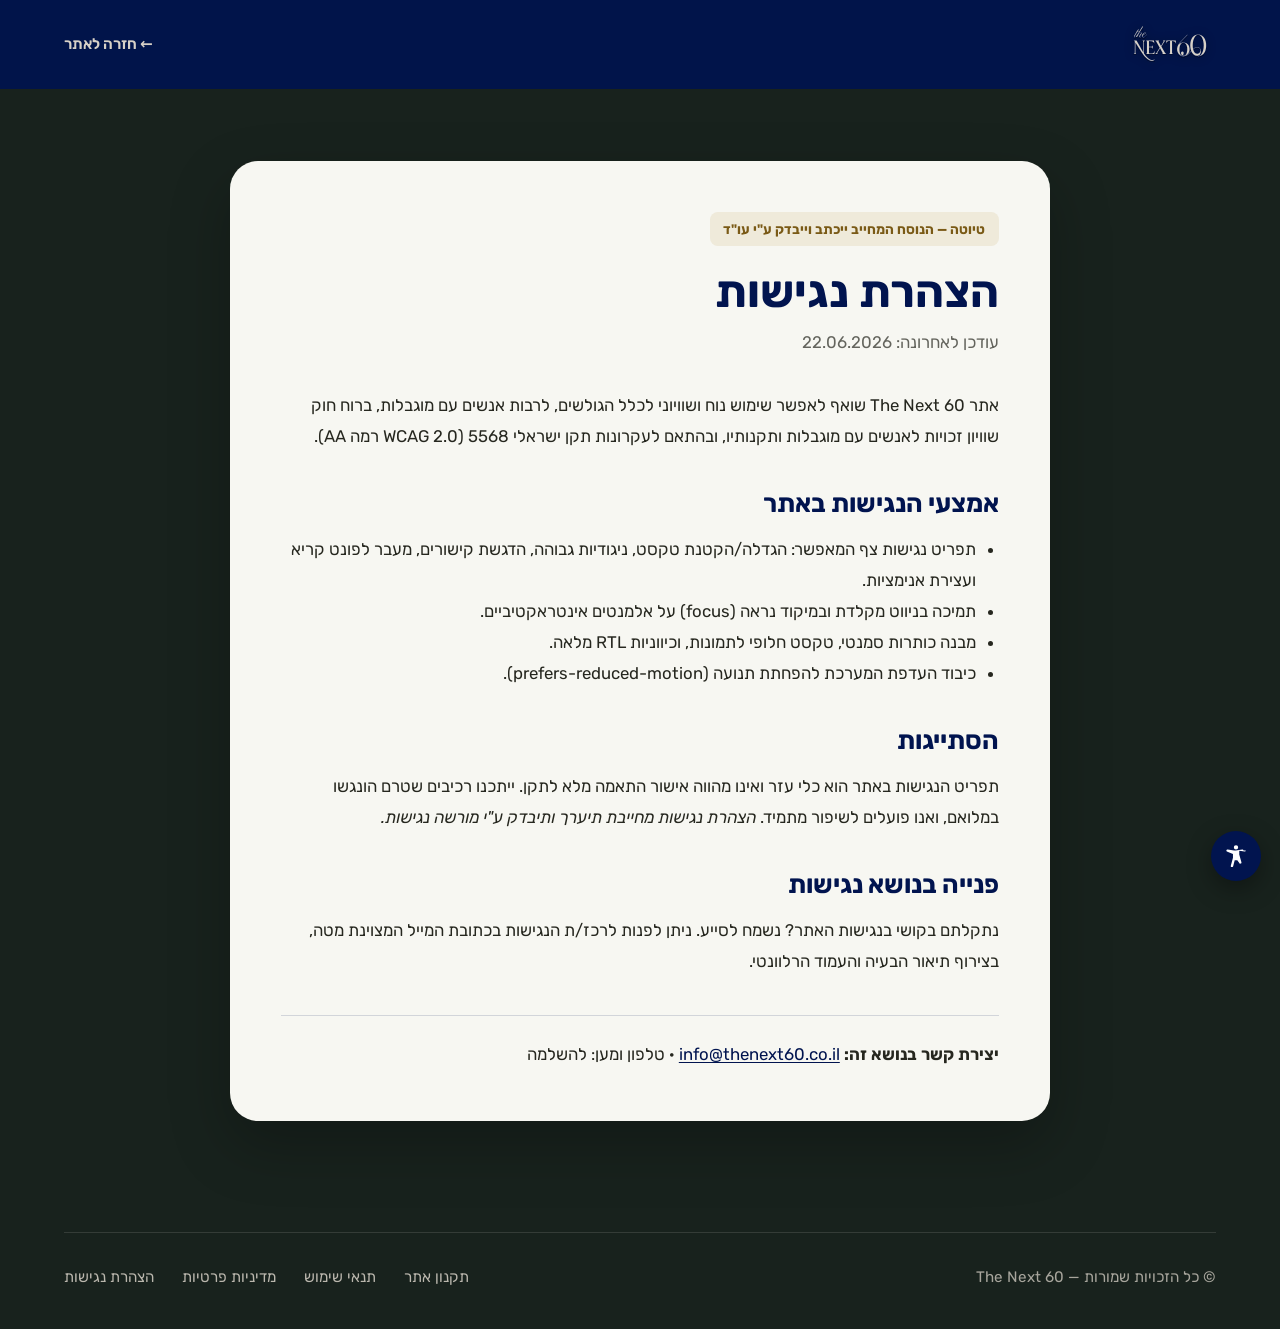
==== accessibility.html @ 7a4a8166 "feat: apply designer (Quatro) feedback — typography, scroll FX, brand stars, section fixes, legal pa" ====
<!DOCTYPE html>
<html lang="he" dir="rtl">
<head>
<meta charset="UTF-8">
<meta name="viewport" content="width=device-width, initial-scale=1.0">
<title>הצהרת נגישות — The Next 60</title>
<meta name="robots" content="noindex">
<link rel="icon" type="image/png" sizes="256x256" href="assets/brand/favicon.png">
<link rel="preconnect" href="https://fonts.googleapis.com">
<link rel="preconnect" href="https://fonts.gstatic.com" crossorigin>
<link href="https://fonts.googleapis.com/css2?family=Rubik:wght@300;400;500;600;700;800&family=Pinyon+Script&display=swap" rel="stylesheet">
<link rel="stylesheet" href="styles.css">
<link rel="stylesheet" href="legal.css">
</head>
<body>
<header class="legal-nav">
  <a href="index.html" class="nav-logo" aria-label="The Next 60 — דף הבית"><img src="assets/brand/wordmark.svg" alt="The Next 60" width="200" height="116"></a>
  <a href="index.html" class="legal-back">← חזרה לאתר</a>
</header>
<main class="legal">
  <article class="legal-wrap">
    <span class="legal-eyebrow">טיוטה — הנוסח המחייב ייכתב וייבדק ע"י עו"ד</span>
    <h1>הצהרת נגישות</h1>
    <p class="legal-updated">עודכן לאחרונה: 22.06.2026</p>

    <p>אתר The Next 60 שואף לאפשר שימוש נוח ושוויוני לכלל הגולשים, לרבות אנשים עם מוגבלות, ברוח חוק שוויון זכויות לאנשים עם מוגבלות ותקנותיו, ובהתאם לעקרונות תקן ישראלי 5568 (WCAG 2.0 רמה AA).</p>
    <h2>אמצעי הנגישות באתר</h2>
    <ul>
      <li>תפריט נגישות צף המאפשר: הגדלה/הקטנת טקסט, ניגודיות גבוהה, הדגשת קישורים, מעבר לפונט קריא ועצירת אנימציות.</li>
      <li>תמיכה בניווט מקלדת ובמיקוד נראה (focus) על אלמנטים אינטראקטיביים.</li>
      <li>מבנה כותרות סמנטי, טקסט חלופי לתמונות, וכיווניות RTL מלאה.</li>
      <li>כיבוד העדפת המערכת להפחתת תנועה (prefers-reduced-motion).</li>
    </ul>
    <h2>הסתייגות</h2>
    <p>תפריט הנגישות באתר הוא כלי עזר ואינו מהווה אישור התאמה מלא לתקן. ייתכנו רכיבים שטרם הונגשו במלואם, ואנו פועלים לשיפור מתמיד. <em>הצהרת נגישות מחייבת תיערך ותיבדק ע"י מורשה נגישות.</em></p>
    <h2>פנייה בנושא נגישות</h2>
    <p>נתקלתם בקושי בנגישות האתר? נשמח לסייע. ניתן לפנות לרכז/ת הנגישות בכתובת המייל המצוינת מטה, בצירוף תיאור הבעיה והעמוד הרלוונטי.</p>
    <div class="legal-contact">
      <p><strong>יצירת קשר בנושא זה:</strong> <a href="mailto:info@thenext60.co.il">info@thenext60.co.il</a> · טלפון ומען: להשלמה</p>
    </div>
  </article>
</main>
<footer class="footer">
  <div class="footer-row">
    <p class="footer-copy"><span aria-hidden="true">©</span> כל הזכויות שמורות — The Next 60</p>
    <nav class="footer-links" aria-label="קישורי תחתית">
      <a href="terms.html">תקנון אתר</a>
      <a href="tos.html">תנאי שימוש</a>
      <a href="privacy.html">מדיניות פרטיות</a>
      <a href="accessibility.html">הצהרת נגישות</a>
    </nav>
  </div>
</footer>
<script src="a11y.js"></script>
</body>
</html>
---- styles.css ----
/* ============================================================
   The Next 60 — Boutique Living · Figma-faithful build (v2)
   Single source of truth for design tokens + layout + motion.
   Palette + typography extracted from Figma "קבוצת בינה - Next 60"
   ============================================================ */

/* ---------- Tokens ---------- */
:root {
  --navy: #01144f;
  --navy-deep: #020e35;
  --green-dark: #18221d;
  --green-deep: #1b2626;
  --sage: #576865;
  --wolf: #d7d1c7;
  --mint: #dde8d7;
  --gold: #c8a96a;
  --gold-soft: #d8bd86;
  --white: #ffffff;
  --ink: #11150f;

  /* Brand font — swap this single value to "Almoni" (+ @font-face) once the
     licensed webfont arrives. Rubik is the closest free humanist-geometric stand-in. */
  --font-main: "Rubik", "Assistant", "Heebo", system-ui, sans-serif;

  --container: 1280px;
  --gutter: clamp(1.25rem, 5vw, 4rem);
  --section-py: clamp(4rem, 9vw, 9rem);

  /* fluid type scale (base 1440px design) */
  --fs-display: clamp(2.7rem, 6.2vw, 5.7rem);  /* 91px */
  --fs-h2: clamp(1.9rem, 4.1vw, 3.75rem);      /* 60px */
  --fs-h3: clamp(1.4rem, 2.4vw, 2rem);         /* 32px */
  --fs-nav: clamp(0.95rem, 1.1vw, 1.15rem);    /* 24px */
  --fs-body: clamp(1.02rem, 1.35vw, 1.32rem);  /* 22px */
  --fs-small: clamp(0.95rem, 1vw, 1.125rem);   /* 18px */
  --fs-script: clamp(2.6rem, 5vw, 3.75rem);    /* Pinyon 60px */
  --fs-numeral: clamp(5rem, 13vw, 11.25rem);   /* Pinyon 180px */

  --card-grad-1: #1b2626;   /* Figma card caption gradient */
  --card-grad-2: #1e4d39;

  --radius: 18px;
  --radius-lg: 28px;
  --radius-pill: 32px;
  --ease: cubic-bezier(0.22, 0.61, 0.36, 1);
  --t-fast: 0.3s var(--ease);
  --t-med: 0.55s var(--ease);
}

/* ---------- Reset ---------- */
*, *::before, *::after { box-sizing: border-box; }
html { scroll-behavior: smooth; -webkit-text-size-adjust: 100%; }
body {
  margin: 0;
  font-family: var(--font-main);
  font-size: var(--fs-body);
  line-height: 1.7;
  color: var(--wolf);
  background: var(--green-dark);
  overflow-x: hidden;
  -webkit-font-smoothing: antialiased;
  text-rendering: optimizeLegibility;
}
img { max-width: 100%; display: block; }
a { color: inherit; text-decoration: none; }
button { font-family: inherit; cursor: pointer; border: 0; background: none; color: inherit; }
ul { margin: 0; padding: 0; list-style: none; }
h1, h2, h3, h4, p { margin: 0; }

/* ---------- Skip link ---------- */
.skip-link { position: absolute; inset-block-start: -100px; inset-inline-start: 1rem; z-index: 200; background: var(--gold); color: var(--green-dark); padding: 0.6rem 1.2rem; border-radius: 0 0 10px 10px; font-weight: 600; transition: inset-block-start var(--t-fast); }
.skip-link:focus { inset-block-start: 0; }
:focus-visible { outline: 2px solid var(--gold); outline-offset: 3px; }

/* ---------- Helpers ---------- */
.container { width: 100%; max-width: var(--container); margin-inline: auto; padding-inline: var(--gutter); }
.section { padding-block: var(--section-py); position: relative; }
.bg-navy { background: linear-gradient(180deg, var(--navy) 0%, var(--navy-deep) 100%); }
/* Unified green run — Figma uses one continuous deep-green field (#18221d),
   NOT the lighter #1b2626 sub-tone. The "play of light/dark" is the vertical
   gradient on the manifesto (top #080f0d → #18221d), flowing seamlessly down. */
.bg-green { background: var(--green-dark); }
.bg-green-deep { background: var(--green-dark); }
.bg-cream { background: var(--wolf); color: var(--ink); }

.script { font-family: "Pinyon Script", cursive; font-weight: 400; line-height: 1; }
/* Figma: section labels are translucent-white pills with white text */
.eyebrow, .eyebrow-pill {
  display: inline-block;
  font-size: var(--fs-small);
  color: var(--white);
  background: rgba(255, 255, 255, 0.10);
  border-radius: 10px;
  padding: 0.5em 1.15em;
  margin-bottom: 1.4rem;
}
.eyebrow.dark, .eyebrow-pill.dark { color: var(--green-dark); background: rgba(24, 34, 29, 0.10); }
/* brand 4-point star (designer SVG, beige #d7d1c7) — rendered as an <img> */
.diamond { width: clamp(18px, 1.7vw, 28px); height: auto; vertical-align: middle; display: inline-block; }
.h2 { font-size: var(--fs-h2); font-weight: 600; line-height: 1.18; letter-spacing: -0.01em; }
.lead { font-size: var(--fs-body); color: var(--wolf); opacity: 0.86; }
.center { text-align: center; }

.btn {
  display: inline-flex; align-items: center; gap: 0.5em;
  font-size: var(--fs-small); font-weight: 600; white-space: nowrap;
  padding: 0.85em 2.4em; border-radius: 999px;
  transition: transform var(--t-fast), background var(--t-fast), color var(--t-fast), box-shadow var(--t-fast);
}
.btn-pill { background: var(--wolf); color: var(--green-dark); font-weight: 700; }
.btn-pill:hover { background: var(--white); color: var(--green-dark); transform: translateY(-2px); }
.btn-gold { background: var(--gold); color: var(--green-dark); }
.btn-gold:hover { background: var(--gold-soft); transform: translateY(-2px); box-shadow: 0 12px 30px rgba(200,169,106,0.3); }
.btn-dark { background: var(--green-deep); color: var(--mint); font-weight: 800; }
.btn-dark:hover { background: var(--green-dark); transform: translateY(-2px); }

/* ---------- Navbar ---------- */
.nav {
  position: fixed; inset-block-start: 0; inset-inline: 0; z-index: 100;
  display: flex; align-items: center; justify-content: space-between;
  padding: 1.4rem var(--gutter);
  transition: background var(--t-fast), padding var(--t-fast), box-shadow var(--t-fast);
}
/* designer note: frosted translucent-white bar on scroll (#fff @10% + blur ≥20) */
.nav.scrolled { background: rgba(255, 255, 255, 0.10); backdrop-filter: blur(22px) saturate(1.2); -webkit-backdrop-filter: blur(22px) saturate(1.2); padding-block: 0.9rem; box-shadow: 0 8px 30px rgba(0,0,0,0.18); border-bottom: 1px solid rgba(255,255,255,0.14); }
/* keep links legible over the bright frosted bar */
.nav.scrolled .nav-link, .nav.scrolled .lang-switch { text-shadow: 0 1px 6px rgba(1,20,79,0.45); }
/* Figma nav logo is rendered in cream (#d7d1c7), not gold */
.nav-logo img { height: clamp(42px, 5vw, 64px); width: auto; }
.nav-links { display: flex; align-items: center; gap: clamp(1rem, 2vw, 2.2rem); }
.nav-link { font-size: var(--fs-nav); color: var(--wolf); opacity: 0.92; position: relative; padding-block: 0.3em; transition: color var(--t-fast); }
.nav-link::after { content: ""; position: absolute; inset-block-end: 0; inset-inline-start: 0; width: 0; height: 1.5px; background: var(--gold); transition: width var(--t-fast); }
.nav-link:hover, .nav-link.active { color: var(--gold); }
.nav-link:hover::after, .nav-link.active::after { width: 100%; }
.nav-actions { display: flex; align-items: center; gap: 1rem; }
.lang-switch { font-size: var(--fs-small); color: var(--wolf); border: 1px solid rgba(215,209,199,0.4); border-radius: 999px; padding: 0.35em 0.95em; transition: background var(--t-fast), color var(--t-fast); }
.lang-switch:hover { background: var(--wolf); color: var(--green-dark); }
.nav-toggle { display: none; flex-direction: column; gap: 5px; padding: 8px; }
.nav-toggle span { width: 26px; height: 2px; background: var(--wolf); transition: transform var(--t-fast), opacity var(--t-fast); }
/* round seal — pinned to the far left of the bar (per designer note) */
.nav-seal { order: 9; display: inline-flex; }
.nav-seal img { height: clamp(38px, 4.6vw, 56px); width: auto; }

/* ---------- Hero ---------- */
.hero { position: relative; min-height: 100svh; display: flex; flex-direction: column; align-items: center; justify-content: center; text-align: center; overflow: hidden; padding: 8rem var(--gutter) 0; }
.hero-bg { position: absolute; inset: 0; z-index: 0; }
.hero-bg img { width: 100%; height: 100%; object-fit: cover; object-position: center 65%; transform: scale(1.08); animation: heroZoom 18s ease-out forwards; }
.hero::before { content: ""; position: absolute; inset: 0; z-index: 1; background:
  radial-gradient(120% 75% at 50% 40%, rgba(1,20,79,0.45) 0%, rgba(1,20,79,0) 58%),
  linear-gradient(180deg, rgba(1,20,79,0.75) 0%, rgba(1,20,79,0.32) 32%, rgba(2,14,53,0.32) 58%, rgba(24,34,29,0.92) 100%); }
.hero-inner { position: relative; z-index: 2; max-width: 60rem; }
.hero-title { font-size: var(--fs-display); font-weight: 500; line-height: 1.05; text-wrap: balance; color: var(--white); letter-spacing: -0.01em; text-shadow: 0 2px 30px rgba(1,20,79,0.7); }
.hero-sub { margin-top: 1.6rem; font-size: var(--fs-body); color: var(--wolf); opacity: 0.94; max-width: 46rem; margin-inline: auto; text-shadow: 0 1px 16px rgba(1,20,79,0.7); }
.hero-seal { position: absolute; z-index: 2; inset-block-end: 7%; inset-inline-start: 6%; width: clamp(70px, 9vw, 120px); opacity: 0.9; animation: spin 38s linear infinite; }
/* designer note: replace the word "גלול" with an English "Scroll" label and a
   line that continuously travels downward, pinned to the LEFT edge (both dirs) */
.scroll-cue { position: absolute; inset-block-end: 2rem; left: clamp(1.2rem, 4vw, 3.2rem); right: auto; z-index: 2; display: flex; flex-direction: column; align-items: center; gap: 0.7rem; color: var(--wolf); }
.scroll-cue-label { font-size: 0.72rem; letter-spacing: 0.28em; text-transform: uppercase; opacity: 0.7; }
.scroll-cue-line { position: relative; width: 1px; height: 56px; background: rgba(215, 209, 199, 0.22); overflow: hidden; }
.scroll-cue-line::after { content: ""; position: absolute; inset-block-start: 0; inset-inline-start: 0; width: 100%; height: 42%; background: linear-gradient(var(--wolf), transparent); animation: scrollTravel 1.8s ease-in-out infinite; }
@keyframes scrollTravel { 0% { transform: translateY(-110%); } 100% { transform: translateY(260%); } }

/* ---------- Manifesto ---------- */
/* Figma 60:914 — vertical gradient top→bottom (the "play of dark/light green") */
.manifesto { text-align: center; background: linear-gradient(180deg, #080f0d 0%, var(--green-dark) 100%); }
.manifesto .brand-wordmark { display: block; height: clamp(54px, 7vw, 92px); width: auto; margin: 0.2rem auto 2.2rem; }
.manifesto .script { font-size: var(--fs-h2); color: var(--white); margin-block: 0.4rem 2.2rem; }
.manifesto-title-row { display: flex; align-items: center; justify-content: center; gap: 1.3rem; }
.manifesto-head { font-size: var(--fs-h2); font-weight: 500; line-height: 1.22; color: var(--white); max-width: 30ch; margin-inline: auto; }
.manifesto-cols { display: grid; grid-template-columns: 1fr 1fr; gap: clamp(2rem, 5vw, 5rem); margin-top: 3rem; text-align: start; max-width: 60rem; margin-inline: auto; }
.manifesto-cols p { opacity: 0.82; }
.manifesto-tag { margin-top: 3rem; font-weight: 700; color: var(--mint); max-width: 50ch; margin-inline: auto; }

/* ---------- Gallery (horizontal marquee strip) + Stats ---------- */
.gallery { direction: ltr; overflow: hidden; width: 100%;
  -webkit-mask: linear-gradient(90deg, transparent, #000 3%, #000 97%, transparent);
          mask: linear-gradient(90deg, transparent, #000 3%, #000 97%, transparent); }
.gallery-track { display: flex; gap: 1.2rem; width: max-content; will-change: transform; animation: marquee 48s linear infinite; }
.gallery:hover .gallery-track { animation-play-state: paused; }
.gallery.swipe { overflow-x: auto; -webkit-overflow-scrolling: touch; }
.gallery.swipe .gallery-track { animation: none; }
.gallery-track figure { margin: 0; flex: 0 0 auto; width: min(62vw, 720px); aspect-ratio: 16/9;
  border-radius: 24px; overflow: hidden; }
.gallery-track img { width: 100%; height: 100%; object-fit: cover; }
/* direction:ltr keeps the Figma column order (100,000 left … 3 right) */
.stats { direction: ltr; display: grid; grid-template-columns: repeat(3, 1fr); gap: 1rem; margin-top: 2.8rem;
  background: rgba(255,255,255,0.06); border-radius: var(--radius-pill);
  padding: clamp(1.4rem, 2.6vw, 2.2rem) clamp(1.8rem, 4vw, 3.4rem); }
.stat { direction: rtl; text-align: center; }
.stat-num { font-size: var(--fs-display); font-weight: 500; color: var(--white); line-height: 1; }
.stat-label { font-size: clamp(1.05rem, 1.7vw, 1.5rem); color: var(--wolf); opacity: 0.9; margin-top: 0.4rem; }

/* ---------- Projects ---------- */
.projects-head { text-align: center; margin-bottom: 3rem; }
/* direction:ltr keeps Figma column order (לב הכרם left … THE EMBASSY right) */
.projects-grid { direction: ltr; display: grid; grid-template-columns: repeat(3, 1fr); gap: 1.6rem; }
/* Figma card template: top corners rounded, bottom corners straight */
/* designer note: top corners rounded 57px, bottom corners straight */
.proj-card { direction: rtl; border-radius: 57px 57px 0 0; overflow: hidden; display: flex; flex-direction: column; background: var(--card-grad-1); }
.proj-media { position: relative; aspect-ratio: 367/379; overflow: hidden; border-radius: 57px 57px 0 0; }
.proj-media img { width: 100%; height: 100%; object-fit: cover; transition: transform 1s var(--ease); }
.proj-card:hover .proj-media img { transform: scale(1.06); }
.proj-watermark { position: absolute; inset-block-end: 7%; inset-inline: 0; display: flex; justify-content: center; pointer-events: none; z-index: 2; }
.proj-watermark img { width: 46%; height: auto; opacity: 0.95; filter: drop-shadow(0 2px 10px rgba(0,0,0,0.45)); }
.proj-cap { flex: 1; background: linear-gradient(135deg, var(--card-grad-1), var(--card-grad-2)); padding: 1.25rem 1.4rem 1.5rem; text-align: start; }
.proj-loc { display: flex; align-items: center; gap: 0.4em; font-size: var(--fs-small); font-weight: 300; color: var(--mint); opacity: 0.92; margin-bottom: 0.5rem; }
/* location pin (designer SVG) — masked so it inherits the caption colour */
.loc-icon { flex: 0 0 auto; width: 1.05em; height: 1.05em; background-color: currentColor;
  -webkit-mask: url("data:image/svg+xml,%3Csvg%20width%3D%2224%22%20height%3D%2224%22%20viewBox%3D%220%200%2024%2024%22%20fill%3D%22none%22%20xmlns%3D%22http%3A%2F%2Fwww.w3.org%2F2000%2Fsvg%22%3E%3Cpath%20d%3D%22M12%202C8.13%202%205%205.13%205%209c0%204.78%206.3%2012.42%206.57%2012.74a.56.56%200%200%200%20.86%200C12.7%2021.42%2019%2013.78%2019%209c0-3.87-3.13-7-7-7Zm0%209.5A2.5%202.5%200%201%201%2012%206.5a2.5%202.5%200%200%201%200%205Z%22%20fill%3D%22currentColor%22%2F%3E%3C%2Fsvg%3E") center/contain no-repeat;
  mask: url("data:image/svg+xml,%3Csvg%20width%3D%2224%22%20height%3D%2224%22%20viewBox%3D%220%200%2024%2024%22%20fill%3D%22none%22%20xmlns%3D%22http%3A%2F%2Fwww.w3.org%2F2000%2Fsvg%22%3E%3Cpath%20d%3D%22M12%202C8.13%202%205%205.13%205%209c0%204.78%206.3%2012.42%206.57%2012.74a.56.56%200%200%200%20.86%200C12.7%2021.42%2019%2013.78%2019%209c0-3.87-3.13-7-7-7Zm0%209.5A2.5%202.5%200%201%201%2012%206.5a2.5%202.5%200%200%201%200%205Z%22%20fill%3D%22currentColor%22%2F%3E%3C%2Fsvg%3E") center/contain no-repeat; }
.proj-title { font-size: 1.35rem; font-weight: 800; color: var(--mint); }
.proj-desc { font-size: var(--fs-small); color: var(--mint); opacity: 0.88; margin-top: 0.45rem; line-height: 1.55; }

/* ---------- Lifestyle / Facilities ---------- */
/* direction:ltr → paragraph on the left, cursive title on the right (Figma) */
.lifestyle-head { direction: ltr; display: flex; align-items: center; justify-content: space-between; gap: 2rem; margin-bottom: 3rem; flex-wrap: wrap; }
.lifestyle-head > div { direction: rtl; }
.lifestyle-head .lead { max-width: 38rem; }
.lifestyle-head .manifesto-title-row { direction: ltr; }
.lifestyle-head .script { color: var(--white); font-size: var(--fs-h2); }
/* direction:ltr keeps Figma cell order (Wellness top-left … Absolute Peace bottom-right) */
.facility-grid { direction: ltr; display: grid; grid-template-columns: 1fr 1fr; gap: 1.2rem; }
.facility { position: relative; border-radius: var(--radius); overflow: hidden; aspect-ratio: 578/282; display: flex; align-items: center; justify-content: center; }
.facility img { position: absolute; inset: 0; width: 100%; height: 100%; object-fit: cover; transition: transform 1.1s var(--ease); }
.facility:hover img { transform: scale(1.06); }
.facility::after { content: ""; position: absolute; inset: 0; background: linear-gradient(180deg, rgba(0,0,0,0.10), rgba(0,0,0,0.48)); transition: background var(--t-med); }
.facility-cap { position: relative; z-index: 2; text-align: center; padding: 1rem 1.4rem; }
.facility-cap b { display: block; font-size: clamp(1.05rem, 1.5vw, 1.4rem); color: var(--mint); font-weight: 800; text-shadow: 0 1px 12px rgba(0,0,0,0.5); }
.facility-cap span { display: block; font-size: var(--fs-small); color: var(--mint); font-weight: 700; opacity: 0.95; margin-top: 0.35rem; }
/* designer note: short title ALWAYS visible; on hover the image darkens and the
   explanation appears. Touch devices (no hover) show everything. */
@media (hover: hover) {
  .facility-cap span { opacity: 0; max-height: 0; overflow: hidden; transform: translateY(8px);
    transition: opacity var(--t-med), transform var(--t-med), max-height var(--t-med), margin-top var(--t-med); margin-top: 0; }
  .facility:hover::after { background: linear-gradient(180deg, rgba(0,0,0,0.32), rgba(0,0,0,0.70)); }
  .facility:hover .facility-cap span { opacity: 1; max-height: 7em; transform: none; margin-top: 0.35rem; }
}

/* ---------- Cityscape banner ---------- */
.banner { position: relative; min-height: 80vh; display: flex; flex-direction: column; align-items: center; justify-content: center; text-align: center; overflow: hidden; padding: var(--section-py) var(--gutter); }
.banner-bg { position: absolute; inset: 0; z-index: 0; }
.banner-bg img { width: 100%; height: 100%; object-fit: cover; }
.banner::before { content: ""; position: absolute; inset: 0; z-index: 1; background: linear-gradient(180deg, rgba(24,34,29,0.55), rgba(24,34,29,0.35) 45%, rgba(24,34,29,0.8)); }
.banner-inner { position: relative; z-index: 2; max-width: 54rem; }
/* gold wordmark — contained, never stretched (designer note) */
.banner-logo { width: clamp(240px, 38vw, 520px); height: auto; object-fit: contain; margin: 0 auto 1.6rem; }
.banner-head { font-size: var(--fs-display); font-weight: 600; color: var(--white); line-height: 1.05; text-wrap: balance; }

/* ---------- Economic model (full-bleed image + card on right) ---------- */
.economic { position: relative; overflow: hidden; min-height: 70vh; display: flex; align-items: center; }
.economic-bg { position: absolute; inset: 0; z-index: 0; }
/* designer note: building shifted aside so the text falls on the sunset sky —
   NO white card. A directional overlay keeps the white text legible. */
.economic-bg img { width: 100%; height: 100%; object-fit: cover; object-position: 28% center; }
.economic::before { content: ""; position: absolute; inset: 0; z-index: 1; pointer-events: none;
  background: linear-gradient(to left, rgba(8,15,13,0.78) 0%, rgba(8,15,13,0.42) 42%, rgba(8,15,13,0) 72%); }
[dir="ltr"] .economic::before { background: linear-gradient(to right, rgba(8,15,13,0.78) 0%, rgba(8,15,13,0.42) 42%, rgba(8,15,13,0) 72%); }
.economic-card { position: relative; z-index: 2; max-width: 620px; margin-inline-end: auto; text-align: right;
  padding: clamp(1rem, 2vw, 1.6rem) 0; }
.economic-card .eyebrow-pill.dark { color: var(--white); background: rgba(255,255,255,0.14); }
.economic-title { font-size: var(--fs-h2); font-weight: 600; color: var(--white); line-height: 1.12; text-wrap: balance; margin-block: 0.4rem 1.1rem; text-shadow: 0 2px 24px rgba(0,0,0,0.5); }
.economic-card p { font-size: var(--fs-body); color: var(--white); opacity: 0.94; text-shadow: 0 1px 16px rgba(0,0,0,0.55); }

/* ---------- Pillars (Figma: 2-col masonry + center divider + bg numerals) ---------- */
.pillars-section { overflow: hidden; }
.pillars-head { text-align: center; margin-bottom: 3.5rem; display: flex; align-items: center; justify-content: center; gap: 1.3rem; }
.pillars-head .h2 { color: var(--white); }
.pillars-grid { position: relative; display: grid; grid-template-columns: 1fr 1fr; gap: clamp(2rem, 5vw, 5rem); }
/* central vertical divider line (Figma Line 7) */
.pillars-grid::before { content: ""; position: absolute; inset-block: 1%; inset-inline-start: 50%; transform: translateX(-50%); width: 1px;
  background: linear-gradient(180deg, transparent, rgba(215,209,199,0.35) 10%, rgba(215,209,199,0.35) 90%, transparent); }
.pillars-col { display: flex; flex-direction: column; gap: clamp(1.6rem, 3.2vw, 2.8rem); justify-content: center; }
.pillars-col:first-child { padding-block-start: clamp(1.4rem, 3vw, 3rem); } /* right-column offset */
/* designer note: numeral sits BESIDE the title (gold accent), not behind it */
.pillar-block { position: relative; padding-block: 0.4rem; display: flex; gap: clamp(0.8rem, 2vw, 1.6rem); align-items: flex-start; }
.pillar-num { flex: 0 0 auto; font-family: "Pinyon Script", cursive; font-size: clamp(3rem, 5.2vw, 4.8rem); line-height: 0.85; color: var(--gold); opacity: 0.92; pointer-events: none; }
.pillar-text { position: relative; z-index: 1; padding-inline-start: 0; }
.pillar-title { font-size: var(--fs-h2); font-weight: 600; color: var(--white); line-height: 1.15; }
.pillar-title small { display: block; font-size: 0.42em; font-weight: 800; opacity: 0.92; margin-top: 0.3em; }
.pillar-desc { margin-top: 1rem; opacity: 0.82; font-size: var(--fs-small); line-height: 1.62; }
.pillar-img { margin: 0; border-radius: var(--radius); overflow: hidden; aspect-ratio: 641/282; }
.pillar-img img { width: 100%; height: 100%; object-fit: cover; }
.pillars-seal { display: block; width: clamp(90px, 11vw, 150px); margin: 3.5rem auto 0; animation: spin 40s linear infinite; }

/* connector line bridging pillars (rotating seal) → about, drawn on scroll.
   height:0 so it adds no vertical gap — the SVG overlays the section boundary. */
.pillar-connector { position: relative; z-index: 5; height: 0; pointer-events: none; }
.pillar-connector svg { position: absolute; left: 50%; transform: translateX(-50%); top: clamp(-150px, -14vw, -90px); width: clamp(200px, 30vw, 300px); height: clamp(230px, 33vw, 400px); overflow: visible; }
#connectorPath { transition: none; }

/* ---------- About company ---------- */
.about { position: relative; overflow: hidden; }
.about-bg { position: absolute; inset: 0; z-index: 0; opacity: 0.55; }
.about-bg img { width: 100%; height: 100%; object-fit: cover; }
/* lighter overlay so the background image is actually visible (designer note) */
.about::before { content: ""; position: absolute; inset: 0; z-index: 1; background: linear-gradient(180deg, rgba(8,15,13,0.78), rgba(24,34,29,0.86)); }
/* direction:ltr → badge on the left, body on the right (Figma) */
.about-grid { direction: ltr; position: relative; z-index: 2; display: grid; grid-template-columns: 0.82fr 1.3fr; gap: clamp(2rem, 5vw, 4rem); align-items: center; }
/* designer note: #fff @10% bg, 0.5px white stroke, blur 4 */
.about-badge { background: rgba(255,255,255,0.10); border: 0.5px solid rgba(255,255,255,0.9); backdrop-filter: blur(4px); -webkit-backdrop-filter: blur(4px); border-radius: var(--radius-pill); aspect-ratio: 443/553; display: flex; align-items: center; justify-content: center; padding: 2rem; }
.about-badge img { width: 86%; height: auto; }
.about-body { direction: rtl; }
.about-body .h2 { color: var(--white); margin-block: 0.5rem 1.3rem; }

/* ---------- Contact form ---------- */
.contact { position: relative; overflow: hidden; }
.contact-flourish { position: absolute; z-index: 0; inset: 0; pointer-events: none; opacity: 0.5; font-family: "Pinyon Script", cursive; font-size: 40vw; color: rgba(87,104,101,0.07); line-height: 1; display: flex; align-items: center; justify-content: center; }
.contact-grid { position: relative; z-index: 1; display: grid; grid-template-columns: 1fr 0.62fr; gap: clamp(2rem, 5vw, 4rem); align-items: stretch; }
.contact-form { order: 2; }
.contact-head { text-align: start; margin-bottom: 1.8rem; display: flex; align-items: center; gap: 0.9rem; }
.contact-head .h2 { color: var(--green-dark); font-weight: 700; }
.contact-wa { display: inline-flex; align-items: center; justify-content: center; width: 34px; height: 34px; border-radius: 50%; color: var(--navy); border: 1.5px solid rgba(1,20,79,0.5); transition: background var(--t-fast), color var(--t-fast); }
.contact-wa:hover { background: var(--navy); color: var(--wolf); }
.contact-wa svg { width: 18px; height: 18px; }
/* right-side portrait visual */
.contact-visual { order: 1; position: relative; border-radius: var(--radius); overflow: hidden; min-height: 440px; }
.contact-visual img { position: absolute; inset: 0; width: 100%; height: 100%; object-fit: cover; }
.contact-visual::after { content: ""; position: absolute; inset: 0; background: linear-gradient(180deg, rgba(24,34,29,0.15), rgba(24,34,29,0.5)); }
.contact-visual .cv-logo { position: absolute; z-index: 2; inset-block-end: 1.6rem; inset-inline: 0; margin-inline: auto; width: 46%; height: auto; filter: drop-shadow(0 2px 10px rgba(0,0,0,0.4)); }
.form-row { display: grid; grid-template-columns: 1fr 1fr; gap: 1.4rem; }
.field { position: relative; margin-bottom: 1.6rem; }
.field label { display: block; font-size: var(--fs-small); color: var(--navy); margin-bottom: 0.4rem; }
.field input, .field select, .field textarea {
  width: 100%; background: transparent; border: 0; border-bottom: 1.5px solid var(--navy);
  padding: 0.6rem 0.2rem; font-family: inherit; font-size: var(--fs-small); color: var(--ink);
  text-align: start; transition: border-color var(--t-fast);
}
.field input::placeholder, .field textarea::placeholder { text-align: start; opacity: 0.6; }
.field textarea { resize: vertical; min-height: 90px; }
.field input:focus, .field select:focus, .field textarea:focus { outline: none; border-color: var(--gold); }
/* designer note: breathing room between the consent line and the submit button */
.field-check { display: flex; align-items: center; gap: 0.7rem; font-size: var(--fs-small); color: var(--ink); margin-block: 0.4rem 1.7rem; }
.field-check a { color: var(--navy); font-weight: 600; text-decoration: underline; text-underline-offset: 2px; }
.field-check a:hover { color: var(--gold); }
.field-check input { width: 18px; height: 18px; accent-color: var(--navy); }
.form-status { margin-top: 1rem; font-size: var(--fs-small); color: var(--navy); font-weight: 600; min-height: 1.2em; }

/* ---------- Footer ---------- */
.footer { background: var(--green-dark); padding: 2.4rem var(--gutter); }
.footer-row { max-width: var(--container); margin-inline: auto; display: flex; align-items: center; justify-content: space-between; gap: 1.5rem; flex-wrap: wrap; border-top: 1px solid rgba(215,209,199,0.15); padding-top: 2rem; }
.footer-links { display: flex; gap: clamp(1rem, 2.2vw, 2.2rem); flex-wrap: wrap; }
.footer-links a { font-size: var(--fs-small); opacity: 0.85; transition: color var(--t-fast); }
.footer-links a:hover { color: var(--gold); }
.footer-copy { font-size: var(--fs-small); opacity: 0.75; }
.footer-credit { display: flex; align-items: center; justify-content: center; gap: 0.55rem; flex-wrap: wrap; font-size: 0.85rem; opacity: 0.75; margin-top: 1.6rem; }
.footer-credit-link { display: inline-flex; align-items: center; transition: opacity var(--t-fast); }
.footer-credit-link img { height: 19px; width: auto; }
.footer-credit-link:hover { opacity: 0.7; }

/* ---------- Scroll reveal ---------- */
.reveal { opacity: 0; transform: translateY(34px); transition: opacity 0.9s var(--ease), transform 0.9s var(--ease); }
.reveal.in { opacity: 1; transform: none; }
/* "opens like an expanding screen" (Figma note, economic model) */
.reveal-expand { opacity: 0; transform: scaleX(0.55) scaleY(0.84); transform-origin: 50% 50%; transition: opacity 0.6s var(--ease), transform 0.85s var(--ease); }
.reveal-expand.in { opacity: 1; transform: none; }
/* scroll-linked text reveal (designer: text "writes in" with the scroll).
   JS maps the element's viewport position (0.75→0.5 vh) to opacity 0.1→1.
   Default opacity:1 keeps text visible with no-JS / reduced-motion. */
.scroll-fade { will-change: opacity, transform; }
.scroll-fade.is-scroll { opacity: 0.1; transform: translateY(16px); }

/* typewriter caret */
.typing::after { content: "|"; display: inline-block; margin-inline-start: 2px; color: var(--gold); animation: caretBlink 0.8s steps(1) infinite; }
@keyframes caretBlink { 50% { opacity: 0; } }

/* ---------- Keyframes ---------- */
@keyframes heroZoom { to { transform: scale(1); } }
@keyframes spin { to { transform: rotate(360deg); } }
@keyframes scrollPulse { 0%,100% { opacity: 0.2; } 50% { opacity: 0.8; } }
@keyframes floatY { 0%,100% { transform: translateY(0); } 50% { transform: translateY(-8px); } }
@keyframes marquee { from { transform: translateX(0); } to { transform: translateX(-50%); } }
.diamond.float { animation: floatY 4s ease-in-out infinite; }

/* ---------- LTR overrides (EN) ---------- */
[dir="ltr"] .hero, [dir="ltr"] .manifesto, [dir="ltr"] .banner, [dir="ltr"] .contact-head { text-align: center; }
[dir="ltr"] .manifesto-cols, [dir="ltr"] .pillar-body, [dir="ltr"] .split-body, [dir="ltr"] .about-body { text-align: left; }

/* ---------- Responsive ---------- */
@media (max-width: 980px) {
  .manifesto-cols, .projects-grid, .facility-grid, .about-grid, .contact-grid, .form-row { grid-template-columns: 1fr; }
  /* pillars collapse to a single ordered flow (01 → 02 → 03 with images) */
  .pillars-grid { display: flex; flex-direction: column; gap: 1.8rem; }
  .pillars-grid::before { display: none; }
  .pillars-col { display: contents; }
  .pillars-col:first-child { padding-block-start: 0; }
  .pillar-text { padding-inline-start: 0; }
  .about-badge, .about-body, .contact-form, .contact-visual { order: 0; }
  .gallery-track figure { width: min(78vw, 520px); }
  .economic { min-height: 0; }
  .economic-card { max-width: none; margin-inline-end: 0; }
  .contact-visual { min-height: 280px; }
}
/* tablet + mobile share the hamburger nav (avoids cramming links 768–980) */
@media (max-width: 980px) {
  /* RTL drawer anchored to the RIGHT (inset-inline-start:0 == right:0 in RTL);
     translateX(105%) then fully clears it off-screen when closed. */
  .nav-links { position: fixed; inset-block-start: 0; inset-inline-start: 0; inset-inline-end: auto; height: 100svh; width: min(78vw, 320px); flex-direction: column; align-items: flex-start; justify-content: center; gap: 1.6rem; padding: 2rem; background: var(--navy-deep); transform: translateX(105%); transition: transform var(--t-med); z-index: 100; }
  [dir="ltr"] .nav-links { inset-inline-end: auto; inset-inline-start: 0; transform: translateX(-105%); }
  .nav-links.open { transform: translateX(0); }
  .nav-toggle { display: flex; z-index: 101; }
  .stats { grid-template-columns: 1fr; }
  .stat + .stat { border-inline-start: 0; border-top: 1px solid rgba(215,209,199,0.18); padding-top: 1rem; }
  .gallery { grid-template-columns: 1fr; }
  .footer-row { flex-direction: column; text-align: center; }
}

/* phone: declutter the bar — drop the big CTA pill (redundant with menu +
   contact section) so the wordmark/hamburger never collide or wrap */
@media (max-width: 760px) {
  .nav { padding-inline: 1.1rem; }
  .nav-actions { gap: 0.6rem; }
  .nav .btn-pill { display: none; }
  .nav-logo img { height: clamp(34px, 9vw, 46px); }
  .nav-seal img { height: 34px; width: auto; }
  /* designer note (mobile): raise the main title toward the top + keep the
     rotating seal from crowding it / distorting */
  .hero { justify-content: flex-start; padding-block-start: clamp(6.5rem, 20vh, 10rem); }
  .hero-seal { width: clamp(56px, 16vw, 84px); inset-block-end: 4%; }
}
/* keep every seal perfectly round-ish — never stretched */
.nav-seal img, .hero-seal, .pillars-seal { object-fit: contain; height: auto; }
.nav-seal img { height: clamp(38px, 4.6vw, 56px); }
@media (max-width: 760px) { .nav-seal img { height: 34px; } }

/* touch devices have no hover → facility captions must stay visible */
@media (hover: none) {
  .facility::after { background: rgba(0,0,0,0.42); }
  .facility-cap { opacity: 1; transform: none; }
}

/* ---------- Reduced motion ---------- */
@media (prefers-reduced-motion: reduce) {
  html { scroll-behavior: auto; }
  *, *::before, *::after { animation-duration: 0.001ms !important; animation-iteration-count: 1 !important; transition-duration: 0.001ms !important; }
  .reveal, .reveal-expand { opacity: 1; transform: none; }
  .gallery-track { animation: none; }
  .hero-bg img { transform: none; }
}

/* ============================================================
   Accessibility widget (a11y.js) + user-pref classes on <html>
   ============================================================ */
.a11y-fab { position: fixed; inset-block-end: 1.2rem; right: 1.2rem; left: auto; z-index: 300;
  width: 50px; height: 50px; border-radius: 50%; background: var(--navy); color: var(--white);
  display: inline-flex; align-items: center; justify-content: center; box-shadow: 0 8px 24px rgba(0,0,0,0.35);
  transition: transform var(--t-fast), background var(--t-fast); }
.a11y-fab:hover { transform: translateY(-2px); background: var(--navy-deep); }
.a11y-fab svg { width: 26px; height: 26px; }
.a11y-panel { position: fixed; inset-block-end: 5.4rem; right: 1.2rem; left: auto; z-index: 300;
  width: min(86vw, 250px); background: var(--white); color: var(--ink); border-radius: 16px;
  padding: 1rem; box-shadow: 0 18px 50px rgba(0,0,0,0.3); display: flex; flex-direction: column; gap: 0.5rem; }
.a11y-panel[hidden] { display: none; }
.a11y-title { font-weight: 800; font-size: 1.05rem; color: var(--navy); margin-bottom: 0.2rem; text-align: center; }
.a11y-panel button { border: 1px solid rgba(1,20,79,0.25); border-radius: 10px; padding: 0.55rem 0.7rem;
  font-size: 0.95rem; color: var(--ink); background: #f4f4ef; text-align: center; transition: background var(--t-fast), border-color var(--t-fast); }
.a11y-panel button:hover { background: #e9e7df; }
.a11y-font { display: grid; grid-template-columns: 1fr auto 1fr; align-items: center; gap: 0.5rem; }
.a11y-fontval { font-weight: 700; font-size: 0.95rem; color: var(--navy); text-align: center; min-width: 48px; }
.a11y-toggle.on { background: var(--navy); color: var(--white); border-color: var(--navy); }
.a11y-reset { margin-top: 0.3rem; background: transparent; color: var(--navy); font-weight: 700; }
[dir="ltr"] .a11y-fab, [dir="ltr"] .a11y-panel { right: auto; left: 1.2rem; }

/* user preference effects */
html.a11y-contrast { filter: contrast(1.32) saturate(1.08); }
html.a11y-links a { text-decoration: underline !important; text-underline-offset: 3px; outline: 1px dashed currentColor; outline-offset: 2px; }
html.a11y-readable, html.a11y-readable body { font-family: Arial, "Segoe UI", "Helvetica Neue", sans-serif !important; }
html.a11y-readable p, html.a11y-readable li, html.a11y-readable .lead { line-height: 1.9 !important; letter-spacing: 0.01em; }
html.a11y-nomotion *, html.a11y-nomotion *::before, html.a11y-nomotion *::after { animation: none !important; transition: none !important; scroll-behavior: auto !important; }
html.a11y-nomotion .reveal, html.a11y-nomotion .reveal-expand, html.a11y-nomotion .scroll-fade { opacity: 1 !important; transform: none !important; }
html.a11y-nomotion .gallery-track { animation: none !important; }
---- legal.css ----
/* ============================================================
   Legal pages — RTL reading layout, brand-consistent.
   Loads after styles.css (reuses tokens + footer + a11y).
   ============================================================ */
.legal-nav { display: flex; align-items: center; justify-content: space-between; gap: 1rem;
  padding: 1.1rem var(--gutter); position: sticky; inset-block-start: 0; z-index: 50;
  background: rgba(1, 20, 79, 0.92); backdrop-filter: blur(12px); -webkit-backdrop-filter: blur(12px); }
.legal-nav .nav-logo img { height: clamp(40px, 5vw, 54px); width: auto; }
.legal-back { color: var(--wolf); font-size: var(--fs-small); font-weight: 600; transition: color var(--t-fast); }
.legal-back:hover { color: var(--gold); }

.legal { padding: clamp(2.2rem, 6vw, 4.5rem) var(--gutter); display: flex; justify-content: center; }
.legal-wrap { width: 100%; max-width: 820px; background: #f7f7f2; color: var(--ink);
  border-radius: var(--radius-lg); padding: clamp(1.6rem, 4vw, 3.2rem); box-shadow: 0 24px 60px rgba(0,0,0,0.25); }
.legal-eyebrow { display: inline-block; background: rgba(200,169,106,0.18); color: #7a5a16;
  font-size: 0.85rem; font-weight: 700; padding: 0.4em 1em; border-radius: 8px; margin-bottom: 1.2rem; }
.legal-wrap h1 { font-size: clamp(1.8rem, 4vw, 2.8rem); color: var(--navy); line-height: 1.15; }
.legal-updated { font-size: 0.9rem; opacity: 0.7; margin: 0.6rem 0 2rem; }
.legal-wrap h2 { font-size: clamp(1.2rem, 2.4vw, 1.6rem); color: var(--navy); margin: 1.9rem 0 0.5rem; }
.legal-wrap p, .legal-wrap li { font-size: 1.05rem; line-height: 1.85; color: #26271f; }
.legal-wrap ul { padding-inline-start: 1.4rem; list-style: disc; margin: 0.5rem 0; }
.legal-wrap a { color: var(--navy); text-decoration: underline; text-underline-offset: 2px; }
.legal-wrap a:hover { color: var(--gold); }
.legal-contact { margin-top: 2.4rem; padding-top: 1.4rem; border-top: 1px solid rgba(1,20,79,0.15); font-size: 0.98rem; }
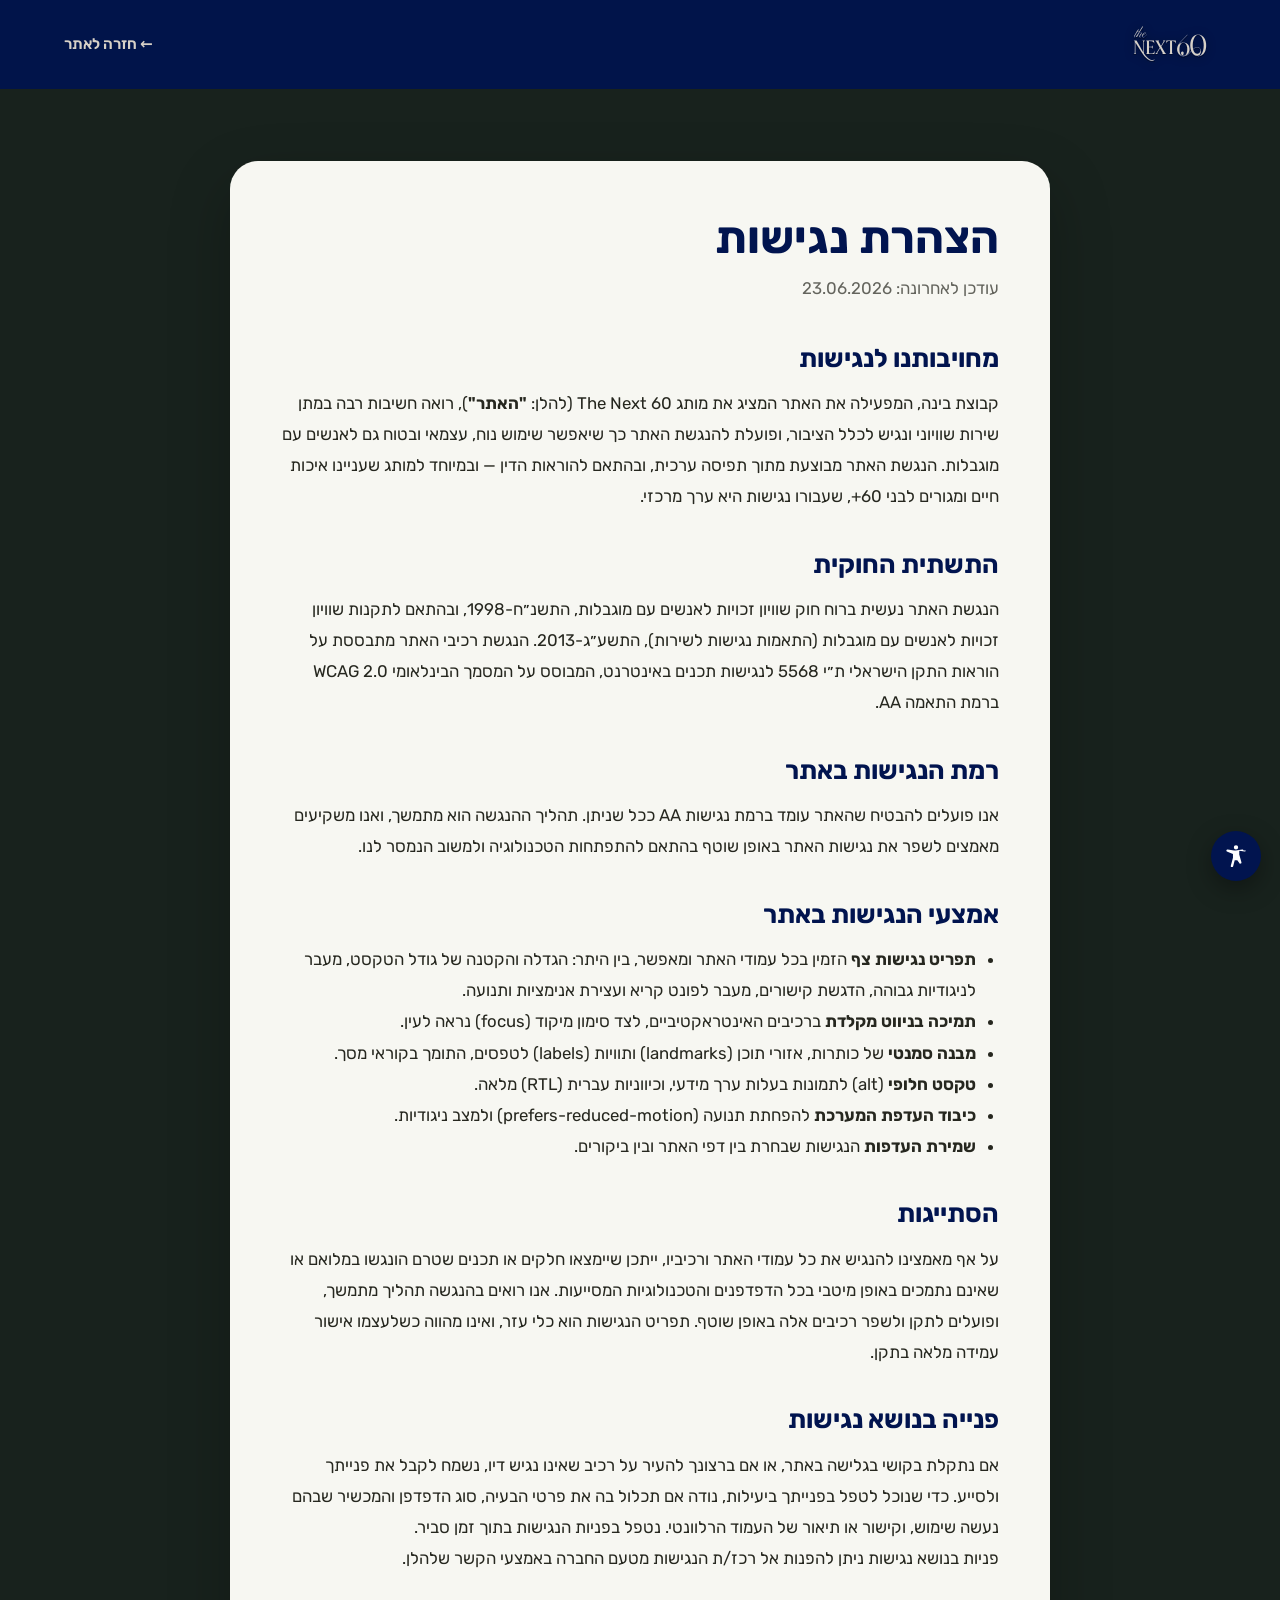
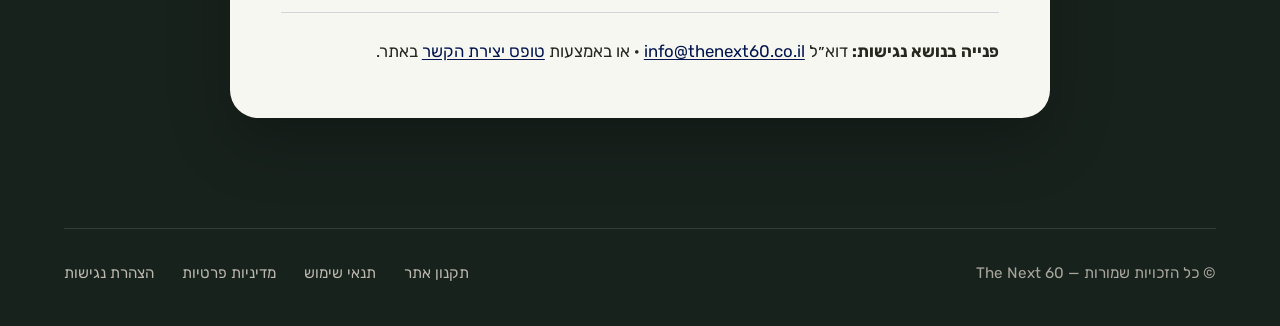
==== commit f581d6cc: "feat: full professional legal content for terms, ToS, privacy & accessibility pages Replace placehol" ====
--- a/accessibility.html
+++ b/accessibility.html
@@ -19,24 +19,37 @@
 </header>
 <main class="legal">
   <article class="legal-wrap">
-    <span class="legal-eyebrow">טיוטה — הנוסח המחייב ייכתב וייבדק ע"י עו"ד</span>
     <h1>הצהרת נגישות</h1>
-    <p class="legal-updated">עודכן לאחרונה: 22.06.2026</p>
+    <p class="legal-updated">עודכן לאחרונה: 23.06.2026</p>
 
-    <p>אתר The Next 60 שואף לאפשר שימוש נוח ושוויוני לכלל הגולשים, לרבות אנשים עם מוגבלות, ברוח חוק שוויון זכויות לאנשים עם מוגבלות ותקנותיו, ובהתאם לעקרונות תקן ישראלי 5568 (WCAG 2.0 רמה AA).</p>
+    <h2>מחויבותנו לנגישות</h2>
+    <p>קבוצת בינה, המפעילה את האתר המציג את מותג The Next 60 (להלן: <strong>"האתר"</strong>), רואה חשיבות רבה במתן שירות שוויוני ונגיש לכלל הציבור, ופועלת להנגשת האתר כך שיאפשר שימוש נוח, עצמאי ובטוח גם לאנשים עם מוגבלות. הנגשת האתר מבוצעת מתוך תפיסה ערכית, ובהתאם להוראות הדין — ובמיוחד למותג שעניינו איכות חיים ומגורים לבני 60+, שעבורו נגישות היא ערך מרכזי.</p>
+
+    <h2>התשתית החוקית</h2>
+    <p>הנגשת האתר נעשית ברוח חוק שוויון זכויות לאנשים עם מוגבלות, התשנ״ח-1998, ובהתאם לתקנות שוויון זכויות לאנשים עם מוגבלות (התאמות נגישות לשירות), התשע״ג-2013. הנגשת רכיבי האתר מתבססת על הוראות התקן הישראלי ת״י 5568 לנגישות תכנים באינטרנט, המבוסס על המסמך הבינלאומי <span dir="ltr">WCAG 2.0</span> ברמת התאמה <span dir="ltr">AA</span>.</p>
+
+    <h2>רמת הנגישות באתר</h2>
+    <p>אנו פועלים להבטיח שהאתר עומד ברמת נגישות <span dir="ltr">AA</span> ככל שניתן. תהליך ההנגשה הוא מתמשך, ואנו משקיעים מאמצים לשפר את נגישות האתר באופן שוטף בהתאם להתפתחות הטכנולוגיה ולמשוב הנמסר לנו.</p>
+
     <h2>אמצעי הנגישות באתר</h2>
     <ul>
-      <li>תפריט נגישות צף המאפשר: הגדלה/הקטנת טקסט, ניגודיות גבוהה, הדגשת קישורים, מעבר לפונט קריא ועצירת אנימציות.</li>
-      <li>תמיכה בניווט מקלדת ובמיקוד נראה (focus) על אלמנטים אינטראקטיביים.</li>
-      <li>מבנה כותרות סמנטי, טקסט חלופי לתמונות, וכיווניות RTL מלאה.</li>
-      <li>כיבוד העדפת המערכת להפחתת תנועה (prefers-reduced-motion).</li>
+      <li><strong>תפריט נגישות צף</strong> הזמין בכל עמודי האתר ומאפשר, בין היתר: הגדלה והקטנה של גודל הטקסט, מעבר לניגודיות גבוהה, הדגשת קישורים, מעבר לפונט קריא ועצירת אנימציות ותנועה.</li>
+      <li><strong>תמיכה בניווט מקלדת</strong> ברכיבים האינטראקטיביים, לצד סימון מיקוד (focus) נראה לעין.</li>
+      <li><strong>מבנה סמנטי</strong> של כותרות, אזורי תוכן (landmarks) ותוויות (labels) לטפסים, התומך בקוראי מסך.</li>
+      <li><strong>טקסט חלופי</strong> (alt) לתמונות בעלות ערך מידעי, וכיווניות עברית (RTL) מלאה.</li>
+      <li><strong>כיבוד העדפת המערכת</strong> להפחתת תנועה (<span dir="ltr">prefers-reduced-motion</span>) ולמצב ניגודיות.</li>
+      <li><strong>שמירת העדפות</strong> הנגישות שבחרת בין דפי האתר ובין ביקורים.</li>
     </ul>
+
     <h2>הסתייגות</h2>
-    <p>תפריט הנגישות באתר הוא כלי עזר ואינו מהווה אישור התאמה מלא לתקן. ייתכנו רכיבים שטרם הונגשו במלואם, ואנו פועלים לשיפור מתמיד. <em>הצהרת נגישות מחייבת תיערך ותיבדק ע"י מורשה נגישות.</em></p>
+    <p>על אף מאמצינו להנגיש את כל עמודי האתר ורכיביו, ייתכן שיימצאו חלקים או תכנים שטרם הונגשו במלואם או שאינם נתמכים באופן מיטבי בכל הדפדפנים והטכנולוגיות המסייעות. אנו רואים בהנגשה תהליך מתמשך, ופועלים לתקן ולשפר רכיבים אלה באופן שוטף. תפריט הנגישות הוא כלי עזר, ואינו מהווה כשלעצמו אישור עמידה מלאה בתקן.</p>
+
     <h2>פנייה בנושא נגישות</h2>
-    <p>נתקלתם בקושי בנגישות האתר? נשמח לסייע. ניתן לפנות לרכז/ת הנגישות בכתובת המייל המצוינת מטה, בצירוף תיאור הבעיה והעמוד הרלוונטי.</p>
+    <p>אם נתקלת בקושי בגלישה באתר, או אם ברצונך להעיר על רכיב שאינו נגיש דיו, נשמח לקבל את פנייתך ולסייע. כדי שנוכל לטפל בפנייתך ביעילות, נודה אם תכלול בה את פרטי הבעיה, סוג הדפדפן והמכשיר שבהם נעשה שימוש, וקישור או תיאור של העמוד הרלוונטי. נטפל בפניות הנגישות בתוך זמן סביר.</p>
+    <p>פניות בנושא נגישות ניתן להפנות אל רכז/ת הנגישות מטעם החברה באמצעי הקשר שלהלן.</p>
+
     <div class="legal-contact">
-      <p><strong>יצירת קשר בנושא זה:</strong> <a href="mailto:info@thenext60.co.il">info@thenext60.co.il</a> · טלפון ומען: להשלמה</p>
+      <p><strong>פנייה בנושא נגישות:</strong> דוא״ל <a href="mailto:info@thenext60.co.il">info@thenext60.co.il</a> · או באמצעות <a href="index.html#contact">טופס יצירת הקשר</a> באתר.</p>
     </div>
   </article>
 </main>
--- a/styles.css
+++ b/styles.css
@@ -15,6 +15,7 @@
   --mint: #dde8d7;
   --gold: #c8a96a;
   --gold-soft: #d8bd86;
+  --cream-title: #e7dcc7;   /* warm cream for the hero headline (Figma reference) */
   --white: #ffffff;
   --ink: #11150f;
 
@@ -137,27 +138,44 @@
 .lang-switch:hover { background: var(--wolf); color: var(--green-dark); }
 .nav-toggle { display: none; flex-direction: column; gap: 5px; padding: 8px; }
 .nav-toggle span { width: 26px; height: 2px; background: var(--wolf); transition: transform var(--t-fast), opacity var(--t-fast); }
-/* round seal — pinned to the far left of the bar (per designer note) */
-.nav-seal { order: 9; display: inline-flex; }
+/* brand group — wordmark + round seal sit together at the top-right (wordmark rightmost, seal to its left) */
+.nav-brand { display: flex; align-items: center; gap: clamp(0.5rem, 1.4vw, 1rem); }
+.nav-seal { display: inline-flex; }
 .nav-seal img { height: clamp(38px, 4.6vw, 56px); width: auto; }
 
 /* ---------- Hero ---------- */
-.hero { position: relative; min-height: 100svh; display: flex; flex-direction: column; align-items: center; justify-content: center; text-align: center; overflow: hidden; padding: 8rem var(--gutter) 0; }
-.hero-bg { position: absolute; inset: 0; z-index: 0; }
-.hero-bg img { width: 100%; height: 100%; object-fit: cover; object-position: center 65%; transform: scale(1.08); animation: heroZoom 18s ease-out forwards; }
+.hero { position: relative; min-height: 100svh; display: flex; flex-direction: column; align-items: center; justify-content: flex-start; text-align: center; overflow: hidden; padding: clamp(7rem, 16vh, 11rem) var(--gutter) 0; }
+/* Navy sky backdrop — the image bottom-anchors over it so open sky fills the top
+   (matches the Figma reference: building low-right, generous sky above the title). */
+/* Backdrop is tuned to the photo's own top-sky tone (~#1e3c76) so the bottom-anchored
+   image blends seamlessly — no flat navy band behind the (transparent) navbar. */
+.hero-bg { position: absolute; inset: 0; z-index: 0; background: linear-gradient(180deg, #18335f 0%, #20407c 17%, #15295a 54%, var(--navy) 100%); }
+.hero-bg img { position: absolute; inset-inline: 0; inset-block-end: 0; width: 100%; height: 84%; object-fit: cover; object-position: center bottom; transform-origin: center bottom; transform: scale(1.04); animation: heroZoom 18s ease-out forwards;
+  -webkit-mask-image: linear-gradient(180deg, transparent 0%, #000 11%); mask-image: linear-gradient(180deg, transparent 0%, #000 11%); }
+/* Designer reference: open navy-blue sky, building stays bright/vivid; only a
+   soft top wash for nav legibility + a gentle bottom fade into the green section. */
 .hero::before { content: ""; position: absolute; inset: 0; z-index: 1; background:
-  radial-gradient(120% 75% at 50% 40%, rgba(1,20,79,0.45) 0%, rgba(1,20,79,0) 58%),
-  linear-gradient(180deg, rgba(1,20,79,0.75) 0%, rgba(1,20,79,0.32) 32%, rgba(2,14,53,0.32) 58%, rgba(24,34,29,0.92) 100%); }
+  radial-gradient(90% 52% at 50% 24%, rgba(1,20,79,0.38) 0%, rgba(1,20,79,0) 62%),
+  linear-gradient(180deg, rgba(1,20,79,0.28) 0%, rgba(1,20,79,0.05) 18%, rgba(1,20,79,0) 42%, rgba(1,20,79,0) 78%, rgba(24,34,29,0.85) 100%); }
 .hero-inner { position: relative; z-index: 2; max-width: 60rem; }
-.hero-title { font-size: var(--fs-display); font-weight: 500; line-height: 1.05; text-wrap: balance; color: var(--white); letter-spacing: -0.01em; text-shadow: 0 2px 30px rgba(1,20,79,0.7); }
+.hero-title { font-size: var(--fs-display); font-weight: 500; line-height: 1.05; text-wrap: balance; color: var(--cream-title); letter-spacing: -0.01em; text-shadow: 0 2px 30px rgba(1,20,79,0.55); }
 .hero-sub { margin-top: 1.6rem; font-size: var(--fs-body); color: var(--wolf); opacity: 0.94; max-width: 46rem; margin-inline: auto; text-shadow: 0 1px 16px rgba(1,20,79,0.7); }
-.hero-seal { position: absolute; z-index: 2; inset-block-end: 7%; inset-inline-start: 6%; width: clamp(70px, 9vw, 120px); opacity: 0.9; animation: spin 38s linear infinite; }
+.hero-seal { position: absolute; z-index: 2; inset-block-end: 7%; left: 6%; right: auto; width: clamp(70px, 9vw, 120px); opacity: 0.9; animation: spin 38s linear infinite; }
 /* designer note: replace the word "גלול" with an English "Scroll" label and a
    line that continuously travels downward, pinned to the LEFT edge (both dirs) */
 .scroll-cue { position: absolute; inset-block-end: 2rem; left: clamp(1.2rem, 4vw, 3.2rem); right: auto; z-index: 2; display: flex; flex-direction: column; align-items: center; gap: 0.7rem; color: var(--wolf); }
 .scroll-cue-label { font-size: 0.72rem; letter-spacing: 0.28em; text-transform: uppercase; opacity: 0.7; }
 .scroll-cue-line { position: relative; width: 1px; height: 56px; background: rgba(215, 209, 199, 0.22); overflow: hidden; }
 .scroll-cue-line::after { content: ""; position: absolute; inset-block-start: 0; inset-inline-start: 0; width: 100%; height: 42%; background: linear-gradient(var(--wolf), transparent); animation: scrollTravel 1.8s ease-in-out infinite; }
+
+/* ---------- Site-wide scroll progress rail ---------- */
+/* a single gold line pinned to the left edge that fills top→bottom with overall
+   page scroll progress; the glowing dot at its leading edge travels down with you */
+.scroll-rail { position: fixed; inset-block: 0; left: clamp(0.5rem, 2vw, 1.6rem); width: 2px; z-index: 60; pointer-events: none; background: rgba(215, 209, 199, 0.14); }
+.scroll-rail-fill { position: absolute; inset-block-start: 0; left: 0; width: 100%; height: 0; background: linear-gradient(180deg, var(--gold-soft), var(--gold)); box-shadow: 0 0 10px rgba(200, 169, 106, 0.45); will-change: height; }
+.scroll-rail-fill::after { content: ""; position: absolute; inset-block-end: -3px; left: 50%; transform: translateX(-50%); width: 9px; height: 9px; border-radius: 50%; background: var(--gold-soft); box-shadow: 0 0 12px 3px rgba(200, 169, 106, 0.6); }
+@media (max-width: 640px) { .scroll-rail { left: 0.35rem; } }
+@media (prefers-reduced-motion: reduce) { .scroll-rail-fill { transition: none; } }
 @keyframes scrollTravel { 0% { transform: translateY(-110%); } 100% { transform: translateY(260%); } }
 
 /* ---------- Manifesto ---------- */
@@ -166,16 +184,17 @@
 .manifesto .brand-wordmark { display: block; height: clamp(54px, 7vw, 92px); width: auto; margin: 0.2rem auto 2.2rem; }
 .manifesto .script { font-size: var(--fs-h2); color: var(--white); margin-block: 0.4rem 2.2rem; }
 .manifesto-title-row { display: flex; align-items: center; justify-content: center; gap: 1.3rem; }
-.manifesto-head { font-size: var(--fs-h2); font-weight: 500; line-height: 1.22; color: var(--white); max-width: 30ch; margin-inline: auto; }
-.manifesto-cols { display: grid; grid-template-columns: 1fr 1fr; gap: clamp(2rem, 5vw, 5rem); margin-top: 3rem; text-align: start; max-width: 60rem; margin-inline: auto; }
+.manifesto-head { font-size: var(--fs-h2); font-weight: 500; line-height: 1.22; color: var(--white); max-width: 32ch; margin-inline: auto; }
+.manifesto-head .hl { display: block; font-weight: 700; font-size: 1.16em; margin-top: 0.45rem; }
+.manifesto-cols { display: flex; flex-direction: column; gap: 1.4rem; margin-top: 2.6rem; text-align: center; max-width: 46rem; margin-inline: auto; }
 .manifesto-cols p { opacity: 0.82; }
-.manifesto-tag { margin-top: 3rem; font-weight: 700; color: var(--mint); max-width: 50ch; margin-inline: auto; }
+.manifesto-tag { margin-top: 1.6rem; font-weight: 700; color: var(--mint); opacity: 1; }
 
 /* ---------- Gallery (horizontal marquee strip) + Stats ---------- */
 .gallery { direction: ltr; overflow: hidden; width: 100%;
   -webkit-mask: linear-gradient(90deg, transparent, #000 3%, #000 97%, transparent);
           mask: linear-gradient(90deg, transparent, #000 3%, #000 97%, transparent); }
-.gallery-track { display: flex; gap: 1.2rem; width: max-content; will-change: transform; animation: marquee 48s linear infinite; }
+.gallery-track { display: flex; gap: 1.2rem; width: max-content; will-change: transform; animation: marquee 42s linear infinite; }
 .gallery:hover .gallery-track { animation-play-state: paused; }
 .gallery.swipe { overflow-x: auto; -webkit-overflow-scrolling: touch; }
 .gallery.swipe .gallery-track { animation: none; }
@@ -184,11 +203,13 @@
 .gallery-track img { width: 100%; height: 100%; object-fit: cover; }
 /* direction:ltr keeps the Figma column order (100,000 left … 3 right) */
 .stats { direction: ltr; display: grid; grid-template-columns: repeat(3, 1fr); gap: 1rem; margin-top: 2.8rem;
-  background: rgba(255,255,255,0.06); border-radius: var(--radius-pill);
+  align-items: center;
+  background: rgba(255,255,255,0.10); border: 1px solid rgba(255,255,255,0.45); border-radius: var(--radius-pill);
+  backdrop-filter: blur(8px); -webkit-backdrop-filter: blur(8px);
   padding: clamp(1.4rem, 2.6vw, 2.2rem) clamp(1.8rem, 4vw, 3.4rem); }
 .stat { direction: rtl; text-align: center; }
-.stat-num { font-size: var(--fs-display); font-weight: 500; color: var(--white); line-height: 1; }
-.stat-label { font-size: clamp(1.05rem, 1.7vw, 1.5rem); color: var(--wolf); opacity: 0.9; margin-top: 0.4rem; }
+.stat-num { font-size: var(--fs-display); font-weight: 500; color: var(--wolf); line-height: 1; }
+.stat-label { font-size: clamp(1.2rem, 2.3vw, 2rem); color: var(--wolf); margin-top: 0.5rem; }
 
 /* ---------- Projects ---------- */
 .projects-head { text-align: center; margin-bottom: 3rem; }
@@ -227,13 +248,15 @@
 .facility-cap { position: relative; z-index: 2; text-align: center; padding: 1rem 1.4rem; }
 .facility-cap b { display: block; font-size: clamp(1.05rem, 1.5vw, 1.4rem); color: var(--mint); font-weight: 800; text-shadow: 0 1px 12px rgba(0,0,0,0.5); }
 .facility-cap span { display: block; font-size: var(--fs-small); color: var(--mint); font-weight: 700; opacity: 0.95; margin-top: 0.35rem; }
-/* designer note: short title ALWAYS visible; on hover the image darkens and the
-   explanation appears. Touch devices (no hover) show everything. */
+.facility-desc { display: block; direction: rtl; font-size: var(--fs-small); color: var(--mint); font-weight: 500; line-height: 1.55; max-width: 42ch; margin: 0.55rem auto 0; text-shadow: 0 1px 10px rgba(0,0,0,0.65); }
+html[lang="en"] .facility-desc { direction: ltr; }
+/* designer note: short title + subtitle ALWAYS visible; on hover the image darkens
+   and the full description appears. Touch devices (no hover) show everything. */
 @media (hover: hover) {
-  .facility-cap span { opacity: 0; max-height: 0; overflow: hidden; transform: translateY(8px);
+  .facility-desc { opacity: 0; max-height: 0; overflow: hidden; transform: translateY(8px);
     transition: opacity var(--t-med), transform var(--t-med), max-height var(--t-med), margin-top var(--t-med); margin-top: 0; }
-  .facility:hover::after { background: linear-gradient(180deg, rgba(0,0,0,0.32), rgba(0,0,0,0.70)); }
-  .facility:hover .facility-cap span { opacity: 1; max-height: 7em; transform: none; margin-top: 0.35rem; }
+  .facility:hover::after { background: linear-gradient(180deg, rgba(0,0,0,0.32), rgba(0,0,0,0.78)); }
+  .facility:hover .facility-desc { opacity: 1; max-height: 18em; transform: none; margin-top: 0.55rem; }
 }
 
 /* ---------- Cityscape banner ---------- */
@@ -248,14 +271,16 @@
 
 /* ---------- Economic model (full-bleed image + card on right) ---------- */
 .economic { position: relative; overflow: hidden; min-height: 70vh; display: flex; align-items: center; }
-.economic-bg { position: absolute; inset: 0; z-index: 0; }
+.economic-bg { position: absolute; inset: 0; z-index: 0; overflow: hidden; }
 /* designer note: building shifted aside so the text falls on the sunset sky —
-   NO white card. A directional overlay keeps the white text legible. */
-.economic-bg img { width: 100%; height: 100%; object-fit: cover; object-position: 28% center; }
+   NO white card. A directional overlay keeps the white text legible.
+   At wide aspect ratios the full image fits, so object-position alone can't
+   shift it — a right-anchored zoom forces the building left out of the text zone. */
+.economic-bg img { width: 100%; height: 100%; object-fit: cover; object-position: right top; transform: scale(1.25); transform-origin: right top; }
 .economic::before { content: ""; position: absolute; inset: 0; z-index: 1; pointer-events: none;
-  background: linear-gradient(to left, rgba(8,15,13,0.78) 0%, rgba(8,15,13,0.42) 42%, rgba(8,15,13,0) 72%); }
-[dir="ltr"] .economic::before { background: linear-gradient(to right, rgba(8,15,13,0.78) 0%, rgba(8,15,13,0.42) 42%, rgba(8,15,13,0) 72%); }
-.economic-card { position: relative; z-index: 2; max-width: 620px; margin-inline-end: auto; text-align: right;
+  background: linear-gradient(to left, rgba(8,15,13,0.50) 0%, rgba(8,15,13,0.22) 46%, rgba(8,15,13,0) 78%); }
+[dir="ltr"] .economic::before { background: linear-gradient(to right, rgba(8,15,13,0.50) 0%, rgba(8,15,13,0.22) 46%, rgba(8,15,13,0) 78%); }
+.economic-card { position: relative; z-index: 2; max-width: 460px; margin-inline-end: auto; text-align: right;
   padding: clamp(1rem, 2vw, 1.6rem) 0; }
 .economic-card .eyebrow-pill.dark { color: var(--white); background: rgba(255,255,255,0.14); }
 .economic-title { font-size: var(--fs-h2); font-weight: 600; color: var(--white); line-height: 1.12; text-wrap: balance; margin-block: 0.4rem 1.1rem; text-shadow: 0 2px 24px rgba(0,0,0,0.5); }
@@ -290,10 +315,10 @@
 
 /* ---------- About company ---------- */
 .about { position: relative; overflow: hidden; }
-.about-bg { position: absolute; inset: 0; z-index: 0; opacity: 0.55; }
+.about-bg { position: absolute; inset: 0; z-index: 0; opacity: 0.92; }
 .about-bg img { width: 100%; height: 100%; object-fit: cover; }
 /* lighter overlay so the background image is actually visible (designer note) */
-.about::before { content: ""; position: absolute; inset: 0; z-index: 1; background: linear-gradient(180deg, rgba(8,15,13,0.78), rgba(24,34,29,0.86)); }
+.about::before { content: ""; position: absolute; inset: 0; z-index: 1; background: linear-gradient(180deg, rgba(8,15,13,0.55), rgba(24,34,29,0.66)); }
 /* direction:ltr → badge on the left, body on the right (Figma) */
 .about-grid { direction: ltr; position: relative; z-index: 2; display: grid; grid-template-columns: 0.82fr 1.3fr; gap: clamp(2rem, 5vw, 4rem); align-items: center; }
 /* designer note: #fff @10% bg, 0.5px white stroke, blur 4 */
@@ -301,6 +326,8 @@
 .about-badge img { width: 86%; height: auto; }
 .about-body { direction: rtl; }
 .about-body .h2 { color: var(--white); margin-block: 0.5rem 1.3rem; }
+/* closing paragraph — emphasized (matches designer reference) */
+.about-body .about-emph { font-weight: 600; color: var(--white); margin-top: 1.4rem; }
 
 /* ---------- Contact form ---------- */
 .contact { position: relative; overflow: hidden; }
@@ -353,13 +380,15 @@
 /* "opens like an expanding screen" (Figma note, economic model) */
 .reveal-expand { opacity: 0; transform: scaleX(0.55) scaleY(0.84); transform-origin: 50% 50%; transition: opacity 0.6s var(--ease), transform 0.85s var(--ease); }
 .reveal-expand.in { opacity: 1; transform: none; }
-/* scroll-linked text reveal (designer: text "writes in" with the scroll).
-   JS maps the element's viewport position (0.75→0.5 vh) to opacity 0.1→1.
-   Default opacity:1 keeps text visible with no-JS / reduced-motion. */
-.scroll-fade { will-change: opacity, transform; }
-.scroll-fade.is-scroll { opacity: 0.1; transform: translateY(16px); }
-
-/* typewriter caret */
+/* scroll-driven typewriter — JS splits .tw-scroll text into .tw-char spans and
+   writes them in as the reader scrolls through the section. Un-written chars sit
+   as a faint ghost (no layout shift); the write head carries a blinking caret.
+   Default (no-JS / reduced-motion): full text, no ghosting. */
+.tw-char { opacity: 0.1; transition: opacity 0.22s ease; }
+.tw-char.on { opacity: 1; }
+.tw-char.cur::after { content: ""; display: inline-block; width: 2px; height: 1em; margin-inline-start: 1px; background: var(--gold); vertical-align: -0.12em; animation: caretBlink 0.8s steps(1) infinite; }
+
+/* time-based typewriter caret (data-typewriter elements) */
 .typing::after { content: "|"; display: inline-block; margin-inline-start: 2px; color: var(--gold); animation: caretBlink 0.8s steps(1) infinite; }
 @keyframes caretBlink { 50% { opacity: 0; } }
 
@@ -466,5 +495,6 @@
 html.a11y-readable, html.a11y-readable body { font-family: Arial, "Segoe UI", "Helvetica Neue", sans-serif !important; }
 html.a11y-readable p, html.a11y-readable li, html.a11y-readable .lead { line-height: 1.9 !important; letter-spacing: 0.01em; }
 html.a11y-nomotion *, html.a11y-nomotion *::before, html.a11y-nomotion *::after { animation: none !important; transition: none !important; scroll-behavior: auto !important; }
-html.a11y-nomotion .reveal, html.a11y-nomotion .reveal-expand, html.a11y-nomotion .scroll-fade { opacity: 1 !important; transform: none !important; }
+html.a11y-nomotion .reveal, html.a11y-nomotion .reveal-expand, html.a11y-nomotion .tw-char { opacity: 1 !important; transform: none !important; }
+html.a11y-nomotion .tw-char.cur::after { display: none !important; }
 html.a11y-nomotion .gallery-track { animation: none !important; }
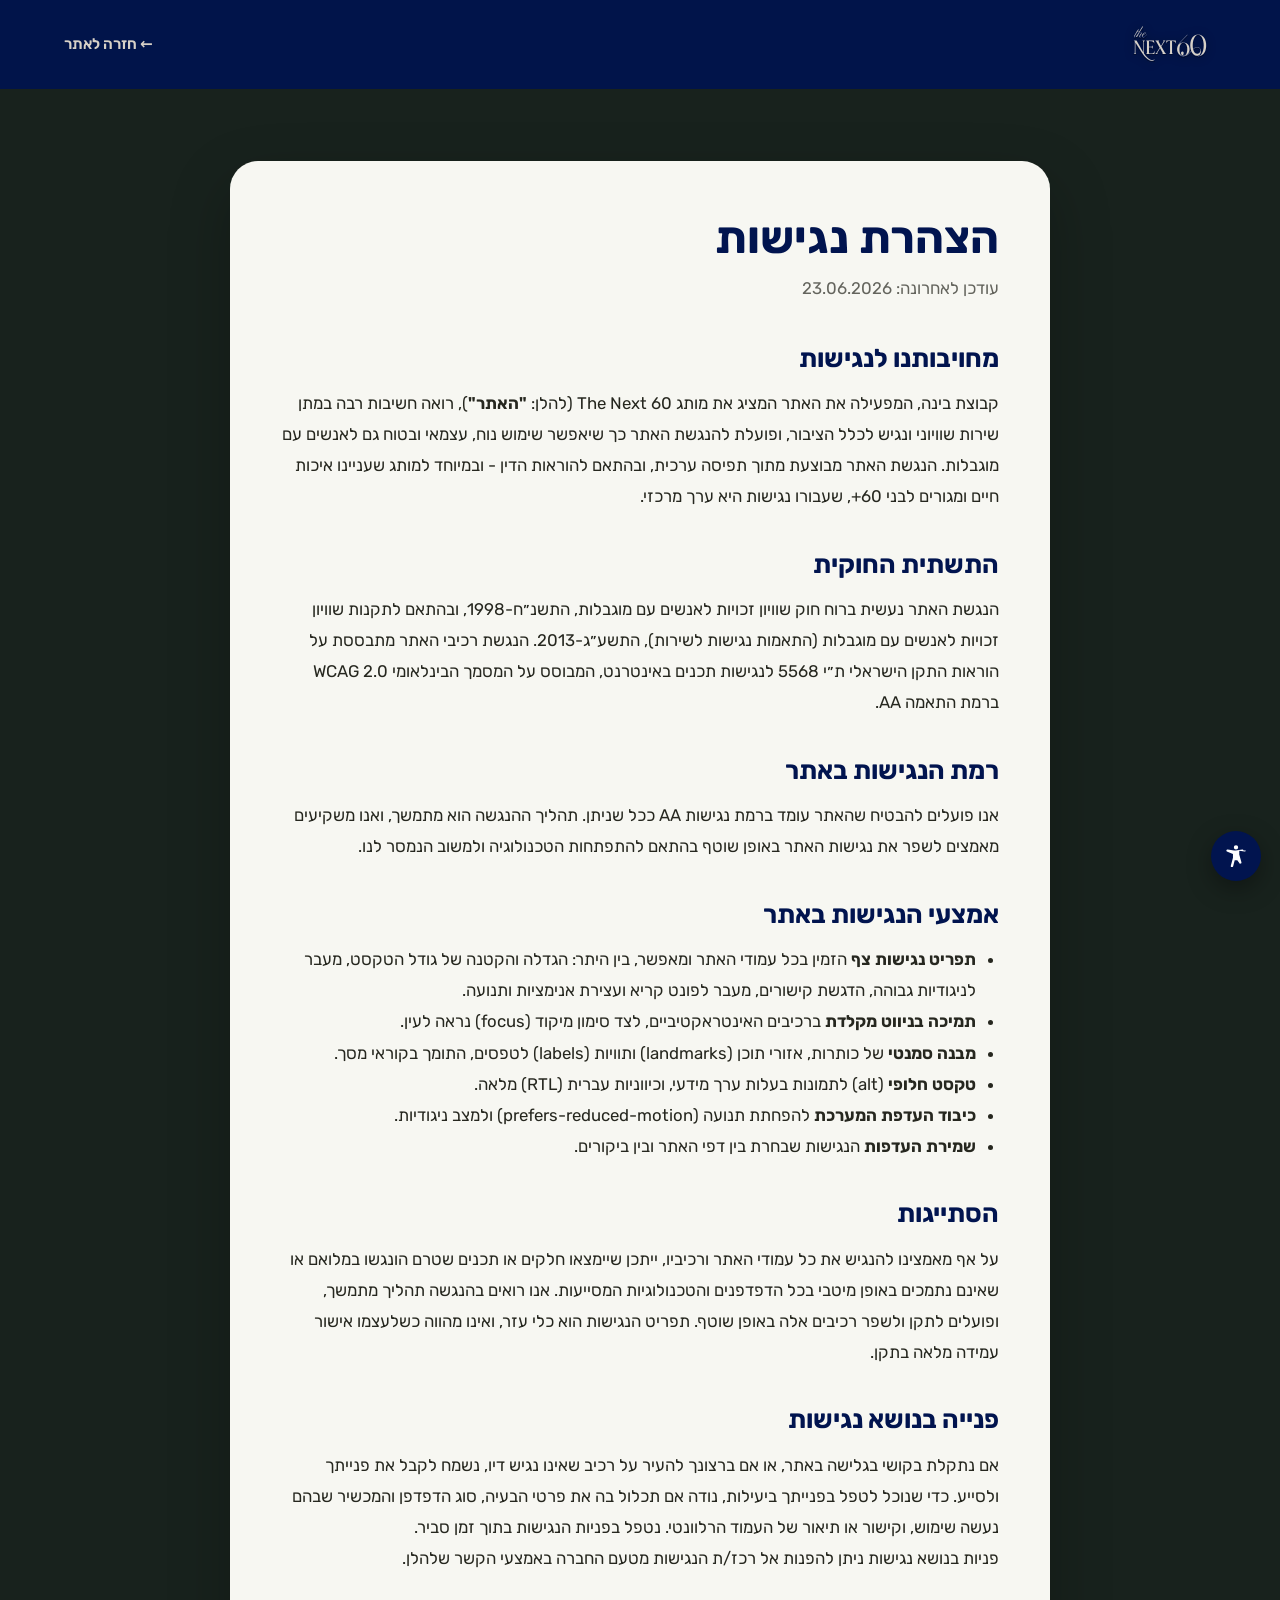
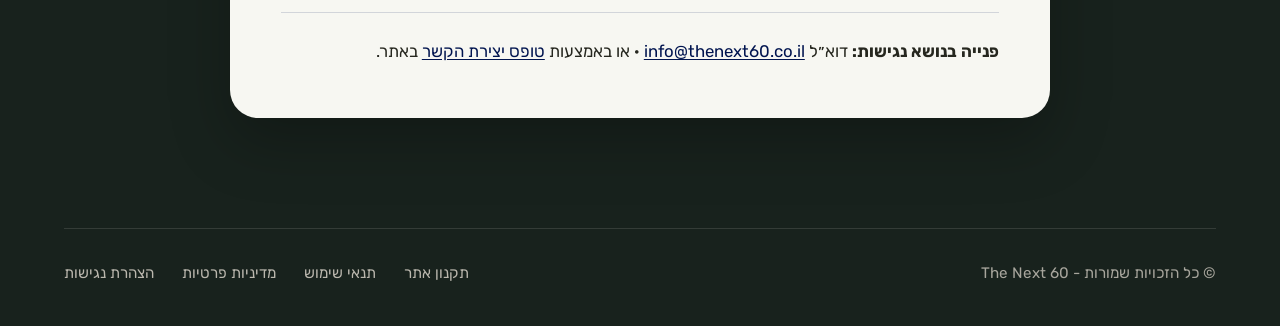
==== commit 2232f23d: "fix: replace em/en dashes with plain hyphen in all visible copy (he+en) 80 dashes replaced across in" ====
--- a/accessibility.html
+++ b/accessibility.html
@@ -3,7 +3,7 @@
 <head>
 <meta charset="UTF-8">
 <meta name="viewport" content="width=device-width, initial-scale=1.0">
-<title>הצהרת נגישות — The Next 60</title>
+<title>הצהרת נגישות - The Next 60</title>
 <meta name="robots" content="noindex">
 <link rel="icon" type="image/png" sizes="256x256" href="assets/brand/favicon.png">
 <link rel="preconnect" href="https://fonts.googleapis.com">
@@ -14,7 +14,7 @@
 </head>
 <body>
 <header class="legal-nav">
-  <a href="index.html" class="nav-logo" aria-label="The Next 60 — דף הבית"><img src="assets/brand/wordmark.svg" alt="The Next 60" width="200" height="116"></a>
+  <a href="index.html" class="nav-logo" aria-label="The Next 60 - דף הבית"><img src="assets/brand/wordmark.svg" alt="The Next 60" width="200" height="116"></a>
   <a href="index.html" class="legal-back">← חזרה לאתר</a>
 </header>
 <main class="legal">
@@ -23,7 +23,7 @@
     <p class="legal-updated">עודכן לאחרונה: 23.06.2026</p>
 
     <h2>מחויבותנו לנגישות</h2>
-    <p>קבוצת בינה, המפעילה את האתר המציג את מותג The Next 60 (להלן: <strong>"האתר"</strong>), רואה חשיבות רבה במתן שירות שוויוני ונגיש לכלל הציבור, ופועלת להנגשת האתר כך שיאפשר שימוש נוח, עצמאי ובטוח גם לאנשים עם מוגבלות. הנגשת האתר מבוצעת מתוך תפיסה ערכית, ובהתאם להוראות הדין — ובמיוחד למותג שעניינו איכות חיים ומגורים לבני 60+, שעבורו נגישות היא ערך מרכזי.</p>
+    <p>קבוצת בינה, המפעילה את האתר המציג את מותג The Next 60 (להלן: <strong>"האתר"</strong>), רואה חשיבות רבה במתן שירות שוויוני ונגיש לכלל הציבור, ופועלת להנגשת האתר כך שיאפשר שימוש נוח, עצמאי ובטוח גם לאנשים עם מוגבלות. הנגשת האתר מבוצעת מתוך תפיסה ערכית, ובהתאם להוראות הדין - ובמיוחד למותג שעניינו איכות חיים ומגורים לבני 60+, שעבורו נגישות היא ערך מרכזי.</p>
 
     <h2>התשתית החוקית</h2>
     <p>הנגשת האתר נעשית ברוח חוק שוויון זכויות לאנשים עם מוגבלות, התשנ״ח-1998, ובהתאם לתקנות שוויון זכויות לאנשים עם מוגבלות (התאמות נגישות לשירות), התשע״ג-2013. הנגשת רכיבי האתר מתבססת על הוראות התקן הישראלי ת״י 5568 לנגישות תכנים באינטרנט, המבוסס על המסמך הבינלאומי <span dir="ltr">WCAG 2.0</span> ברמת התאמה <span dir="ltr">AA</span>.</p>
@@ -55,7 +55,7 @@
 </main>
 <footer class="footer">
   <div class="footer-row">
-    <p class="footer-copy"><span aria-hidden="true">©</span> כל הזכויות שמורות — The Next 60</p>
+    <p class="footer-copy"><span aria-hidden="true">©</span> כל הזכויות שמורות - The Next 60</p>
     <nav class="footer-links" aria-label="קישורי תחתית">
       <a href="terms.html">תקנון אתר</a>
       <a href="tos.html">תנאי שימוש</a>
--- a/styles.css
+++ b/styles.css
@@ -96,8 +96,6 @@
   margin-bottom: 1.4rem;
 }
 .eyebrow.dark, .eyebrow-pill.dark { color: var(--green-dark); background: rgba(24, 34, 29, 0.10); }
-/* brand 4-point star (designer SVG, beige #d7d1c7) — rendered as an <img> */
-.diamond { width: clamp(18px, 1.7vw, 28px); height: auto; vertical-align: middle; display: inline-block; }
 .h2 { font-size: var(--fs-h2); font-weight: 600; line-height: 1.18; letter-spacing: -0.01em; }
 .lead { font-size: var(--fs-body); color: var(--wolf); opacity: 0.86; }
 .center { text-align: center; }
@@ -144,19 +142,25 @@
 .nav-seal img { height: clamp(38px, 4.6vw, 56px); width: auto; }
 
 /* ---------- Hero ---------- */
-.hero { position: relative; min-height: 100svh; display: flex; flex-direction: column; align-items: center; justify-content: flex-start; text-align: center; overflow: hidden; padding: clamp(7rem, 16vh, 11rem) var(--gutter) 0; }
+/* Hero height tracks the full-bleed image (shown at its natural ratio, never
+   cropped) + a navy sky band on top so the title & subtitle sit fully ABOVE the
+   building on open sky. 100/1.5126 (image ratio) = 66.1 → image height = 66.1vw. */
+.hero { position: relative; min-height: max(100svh, calc(66.1vw + 9rem)); display: flex; flex-direction: column; align-items: center; justify-content: flex-start; text-align: center; overflow: hidden; padding: clamp(7rem, 16vh, 11rem) var(--gutter) 0; }
 /* Navy sky backdrop — the image bottom-anchors over it so open sky fills the top
    (matches the Figma reference: building low-right, generous sky above the title). */
 /* Backdrop is tuned to the photo's own top-sky tone (~#1e3c76) so the bottom-anchored
    image blends seamlessly — no flat navy band behind the (transparent) navbar. */
 .hero-bg { position: absolute; inset: 0; z-index: 0; background: linear-gradient(180deg, #18335f 0%, #20407c 17%, #15295a 54%, var(--navy) 100%); }
-.hero-bg img { position: absolute; inset-inline: 0; inset-block-end: 0; width: 100%; height: 84%; object-fit: cover; object-position: center bottom; transform-origin: center bottom; transform: scale(1.04); animation: heroZoom 18s ease-out forwards;
+.hero-bg img { position: absolute; inset-inline: 0; inset-block-end: 0; width: 100%; height: auto; object-fit: cover; object-position: center bottom; transform-origin: center bottom; transform: scale(1.04); animation: heroZoom 18s ease-out forwards;
+  filter: brightness(1.12) saturate(1.16) contrast(1.05);
   -webkit-mask-image: linear-gradient(180deg, transparent 0%, #000 11%); mask-image: linear-gradient(180deg, transparent 0%, #000 11%); }
-/* Designer reference: open navy-blue sky, building stays bright/vivid; only a
-   soft top wash for nav legibility + a gentle bottom fade into the green section. */
+/* Designer reference: open navy-blue sky, building stays bright/vivid; a soft
+   navy SCRIM behind the hero text (top ~half) for legibility — it deepens the
+   twilight where the words sit and fades to transparent so the building stays
+   vivid below; + a gentle bottom fade into the green section. */
 .hero::before { content: ""; position: absolute; inset: 0; z-index: 1; background:
-  radial-gradient(90% 52% at 50% 24%, rgba(1,20,79,0.38) 0%, rgba(1,20,79,0) 62%),
-  linear-gradient(180deg, rgba(1,20,79,0.28) 0%, rgba(1,20,79,0.05) 18%, rgba(1,20,79,0) 42%, rgba(1,20,79,0) 78%, rgba(24,34,29,0.85) 100%); }
+  radial-gradient(100% 64% at 50% 28%, rgba(1,20,79,0.56) 0%, rgba(1,20,79,0.22) 50%, rgba(1,20,79,0) 72%),
+  linear-gradient(180deg, rgba(1,20,79,0.52) 0%, rgba(1,20,79,0.34) 22%, rgba(1,20,79,0.14) 42%, rgba(1,20,79,0.03) 58%, rgba(1,20,79,0) 74%, rgba(24,34,29,0.85) 100%); }
 .hero-inner { position: relative; z-index: 2; max-width: 60rem; }
 .hero-title { font-size: var(--fs-display); font-weight: 500; line-height: 1.05; text-wrap: balance; color: var(--cream-title); letter-spacing: -0.01em; text-shadow: 0 2px 30px rgba(1,20,79,0.55); }
 .hero-sub { margin-top: 1.6rem; font-size: var(--fs-body); color: var(--wolf); opacity: 0.94; max-width: 46rem; margin-inline: auto; text-shadow: 0 1px 16px rgba(1,20,79,0.7); }
@@ -221,8 +225,6 @@
 .proj-media { position: relative; aspect-ratio: 367/379; overflow: hidden; border-radius: 57px 57px 0 0; }
 .proj-media img { width: 100%; height: 100%; object-fit: cover; transition: transform 1s var(--ease); }
 .proj-card:hover .proj-media img { transform: scale(1.06); }
-.proj-watermark { position: absolute; inset-block-end: 7%; inset-inline: 0; display: flex; justify-content: center; pointer-events: none; z-index: 2; }
-.proj-watermark img { width: 46%; height: auto; opacity: 0.95; filter: drop-shadow(0 2px 10px rgba(0,0,0,0.45)); }
 .proj-cap { flex: 1; background: linear-gradient(135deg, var(--card-grad-1), var(--card-grad-2)); padding: 1.25rem 1.4rem 1.5rem; text-align: start; }
 .proj-loc { display: flex; align-items: center; gap: 0.4em; font-size: var(--fs-small); font-weight: 300; color: var(--mint); opacity: 0.92; margin-bottom: 0.5rem; }
 /* location pin (designer SVG) — masked so it inherits the caption colour */
@@ -336,9 +338,6 @@
 .contact-form { order: 2; }
 .contact-head { text-align: start; margin-bottom: 1.8rem; display: flex; align-items: center; gap: 0.9rem; }
 .contact-head .h2 { color: var(--green-dark); font-weight: 700; }
-.contact-wa { display: inline-flex; align-items: center; justify-content: center; width: 34px; height: 34px; border-radius: 50%; color: var(--navy); border: 1.5px solid rgba(1,20,79,0.5); transition: background var(--t-fast), color var(--t-fast); }
-.contact-wa:hover { background: var(--navy); color: var(--wolf); }
-.contact-wa svg { width: 18px; height: 18px; }
 /* right-side portrait visual */
 .contact-visual { order: 1; position: relative; border-radius: var(--radius); overflow: hidden; min-height: 440px; }
 .contact-visual img { position: absolute; inset: 0; width: 100%; height: 100%; object-fit: cover; }
@@ -396,13 +395,17 @@
 @keyframes heroZoom { to { transform: scale(1); } }
 @keyframes spin { to { transform: rotate(360deg); } }
 @keyframes scrollPulse { 0%,100% { opacity: 0.2; } 50% { opacity: 0.8; } }
-@keyframes floatY { 0%,100% { transform: translateY(0); } 50% { transform: translateY(-8px); } }
 @keyframes marquee { from { transform: translateX(0); } to { transform: translateX(-50%); } }
-.diamond.float { animation: floatY 4s ease-in-out infinite; }
 
 /* ---------- LTR overrides (EN) ---------- */
 [dir="ltr"] .hero, [dir="ltr"] .manifesto, [dir="ltr"] .banner, [dir="ltr"] .contact-head { text-align: center; }
 [dir="ltr"] .manifesto-cols, [dir="ltr"] .pillar-body, [dir="ltr"] .split-body, [dir="ltr"] .about-body { text-align: left; }
+/* Containers hard-coded direction:rtl (for the Hebrew layout) must flip to LTR in
+   English — otherwise trailing punctuation reorders to the start of the line
+   (".mind", ".rhythm", ".daily serenity"). */
+[dir="ltr"] .about-body, [dir="ltr"] .proj-card,
+[dir="ltr"] .stat, [dir="ltr"] .lifestyle-head > div { direction: ltr; }
+[dir="ltr"] .economic-card { text-align: left; }
 
 /* ---------- Responsive ---------- */
 @media (max-width: 980px) {
@@ -446,6 +449,14 @@
   .hero { justify-content: flex-start; padding-block-start: clamp(6.5rem, 20vh, 10rem); }
   .hero-seal { width: clamp(56px, 16vw, 84px); inset-block-end: 4%; }
 }
+/* Portrait / narrow viewports (phones, portrait tablets): the hero image is
+   scaled to fill HEIGHT, so object-position has no effect and the building rises
+   behind the headline. Shrink the image box instead so the building drops and
+   the navy gradient sky fills the area behind the text (mask-fade hides the seam). */
+@media (max-aspect-ratio: 3/2) {
+  .hero { min-height: 100svh; }
+  .hero-bg img { height: 62%; object-position: center bottom; }
+}
 /* keep every seal perfectly round-ish — never stretched */
 .nav-seal img, .hero-seal, .pillars-seal { object-fit: contain; height: auto; }
 .nav-seal img { height: clamp(38px, 4.6vw, 56px); }
@@ -455,6 +466,16 @@
 @media (hover: none) {
   .facility::after { background: rgba(0,0,0,0.42); }
   .facility-cap { opacity: 1; transform: none; }
+}
+
+/* When the description is permanently visible (mobile width OR touch / no-hover
+   devices) the fixed banner ratio clips the full caption — let the card grow to
+   fit the whole text instead, and deepen the scrim so the longer text stays
+   legible over the photo. */
+@media (max-width: 980px), (hover: none) {
+  .facility { aspect-ratio: auto; min-height: clamp(190px, 50vw, 260px); }
+  .facility-cap { padding-block: 1.7rem; }
+  .facility::after { background: linear-gradient(180deg, rgba(0,0,0,0.40), rgba(0,0,0,0.66)); }
 }
 
 /* ---------- Reduced motion ---------- */
@@ -498,3 +519,60 @@
 html.a11y-nomotion .reveal, html.a11y-nomotion .reveal-expand, html.a11y-nomotion .tw-char { opacity: 1 !important; transform: none !important; }
 html.a11y-nomotion .tw-char.cur::after { display: none !important; }
 html.a11y-nomotion .gallery-track { animation: none !important; }
+
+/* ============================================================
+   Embassy Court video — trigger pill + modal
+   ============================================================ */
+.visually-hidden { position: absolute; width: 1px; height: 1px; padding: 0; margin: -1px; overflow: hidden; clip: rect(0 0 0 0); white-space: nowrap; border: 0; }
+
+.proj-card .proj-media { position: relative; }
+
+/* play trigger sitting over the Embassy card image */
+.video-trigger { position: absolute; inset: 0; z-index: 3; display: flex; flex-direction: column; align-items: center; justify-content: center; gap: 0.7rem;
+  background: linear-gradient(180deg, rgba(1,20,79,0.05), rgba(1,20,79,0.48)); border: 0; cursor: pointer; color: var(--wolf);
+  opacity: 0; transition: opacity var(--t-fast); }
+.proj-card:hover .video-trigger, .video-trigger:focus-visible { opacity: 1; }
+.vt-icon { width: 64px; height: 64px; border-radius: 50%; background: rgba(255,255,255,0.14); border: 1.5px solid var(--gold);
+  backdrop-filter: blur(6px); -webkit-backdrop-filter: blur(6px); display: grid; place-items: center;
+  transition: transform var(--t-fast), background var(--t-fast); }
+.vt-icon::before { content: ""; width: 0; height: 0; border-style: solid; border-width: 11px 0 11px 18px;
+  border-color: transparent transparent transparent var(--wolf); margin-inline-start: 4px; }
+.video-trigger:hover .vt-icon { transform: scale(1.08); background: var(--gold); }
+.video-trigger:hover .vt-icon::before { border-left-color: var(--green-dark); }
+.vt-label { font-weight: 700; font-size: 0.98rem; letter-spacing: 0.02em; text-shadow: 0 2px 10px rgba(0,0,0,0.55); }
+/* touch devices have no hover — keep the trigger visible so the video stays reachable */
+@media (hover: none) { .video-trigger { opacity: 1; background: linear-gradient(180deg, rgba(1,20,79,0.02), rgba(1,20,79,0.34)); } }
+
+/* modal */
+.video-modal { position: fixed; inset: 0; z-index: 400; display: flex; align-items: center; justify-content: center; padding: clamp(1rem, 4vw, 3rem); }
+.video-modal[hidden] { display: none; }
+.video-modal__backdrop { position: absolute; inset: 0; background: rgba(1,10,30,0.82);
+  backdrop-filter: blur(10px); -webkit-backdrop-filter: blur(10px); animation: vmFade var(--t-fast) ease; }
+.video-modal__dialog { position: relative; z-index: 1; width: min(92vw, 960px); aspect-ratio: 16 / 9; max-height: 86vh;
+  background: #000; border-radius: 14px; overflow: hidden; box-shadow: 0 30px 80px rgba(0,0,0,0.6);
+  animation: vmRise var(--t-med) cubic-bezier(0.2,0.7,0.3,1); }
+.video-modal__video { display: block; width: 100%; height: 100%; object-fit: contain; background: #000; }
+.video-modal__close { position: absolute; z-index: 2; inset-block-start: 0.6rem; inset-inline-end: 0.6rem; width: 44px; height: 44px;
+  border-radius: 50%; border: 1px solid rgba(255,255,255,0.3); background: rgba(0,0,0,0.45); color: #fff; font-size: 1.7rem; line-height: 1;
+  cursor: pointer; display: grid; place-items: center; transition: background var(--t-fast), transform var(--t-fast); }
+.video-modal__close:hover { background: var(--gold); color: var(--green-dark); transform: rotate(90deg); }
+@keyframes vmFade { from { opacity: 0; } to { opacity: 1; } }
+@keyframes vmRise { from { opacity: 0; transform: translateY(18px) scale(0.98); } to { opacity: 1; transform: none; } }
+@media (prefers-reduced-motion: reduce) { .video-modal__backdrop, .video-modal__dialog { animation: none; } }
+@media (max-width: 600px) { .video-modal { padding: 0.6rem; } .video-modal__dialog { width: 100%; } }
+
+/* ===== Intro logo splash (plays once per session, fades into hero) ===== */
+.intro-splash { position: fixed; inset: 0; z-index: 1000; display: flex; align-items: center; justify-content: center;
+  background: linear-gradient(180deg, #18335f 0%, #15295a 55%, var(--navy) 100%);
+  opacity: 1; transition: opacity 0.9s ease-in-out, transform 0.9s ease-in-out; }
+.intro-skip .intro-splash, .intro-splash[hidden] { display: none; }
+.intro-splash--out { opacity: 0; transform: scale(1.04); pointer-events: none; }
+/* full-screen: cover on wide screens (cinematic), contain on narrow/portrait so the logo is never cropped */
+.intro-splash__video { width: 100%; height: 100%; object-fit: cover; display: block; }
+@media (max-aspect-ratio: 3/2) { .intro-splash__video { object-fit: contain; } }
+.intro-splash__skip { position: absolute; inset-block-end: clamp(1.2rem, 4vh, 2.4rem); inset-inline-end: clamp(1.2rem, 4vw, 2.4rem);
+  z-index: 1; background: transparent; border: 1px solid rgba(231,220,199,0.4); color: var(--cream-title);
+  font-family: inherit; font-size: var(--fs-small); letter-spacing: 0.04em; padding: 0.5rem 1.3rem; border-radius: 999px;
+  cursor: pointer; transition: background var(--t-fast), border-color var(--t-fast); }
+.intro-splash__skip:hover { background: var(--gold); border-color: var(--gold); color: var(--green-dark); }
+@media (prefers-reduced-motion: reduce) { .intro-splash { display: none; } }
